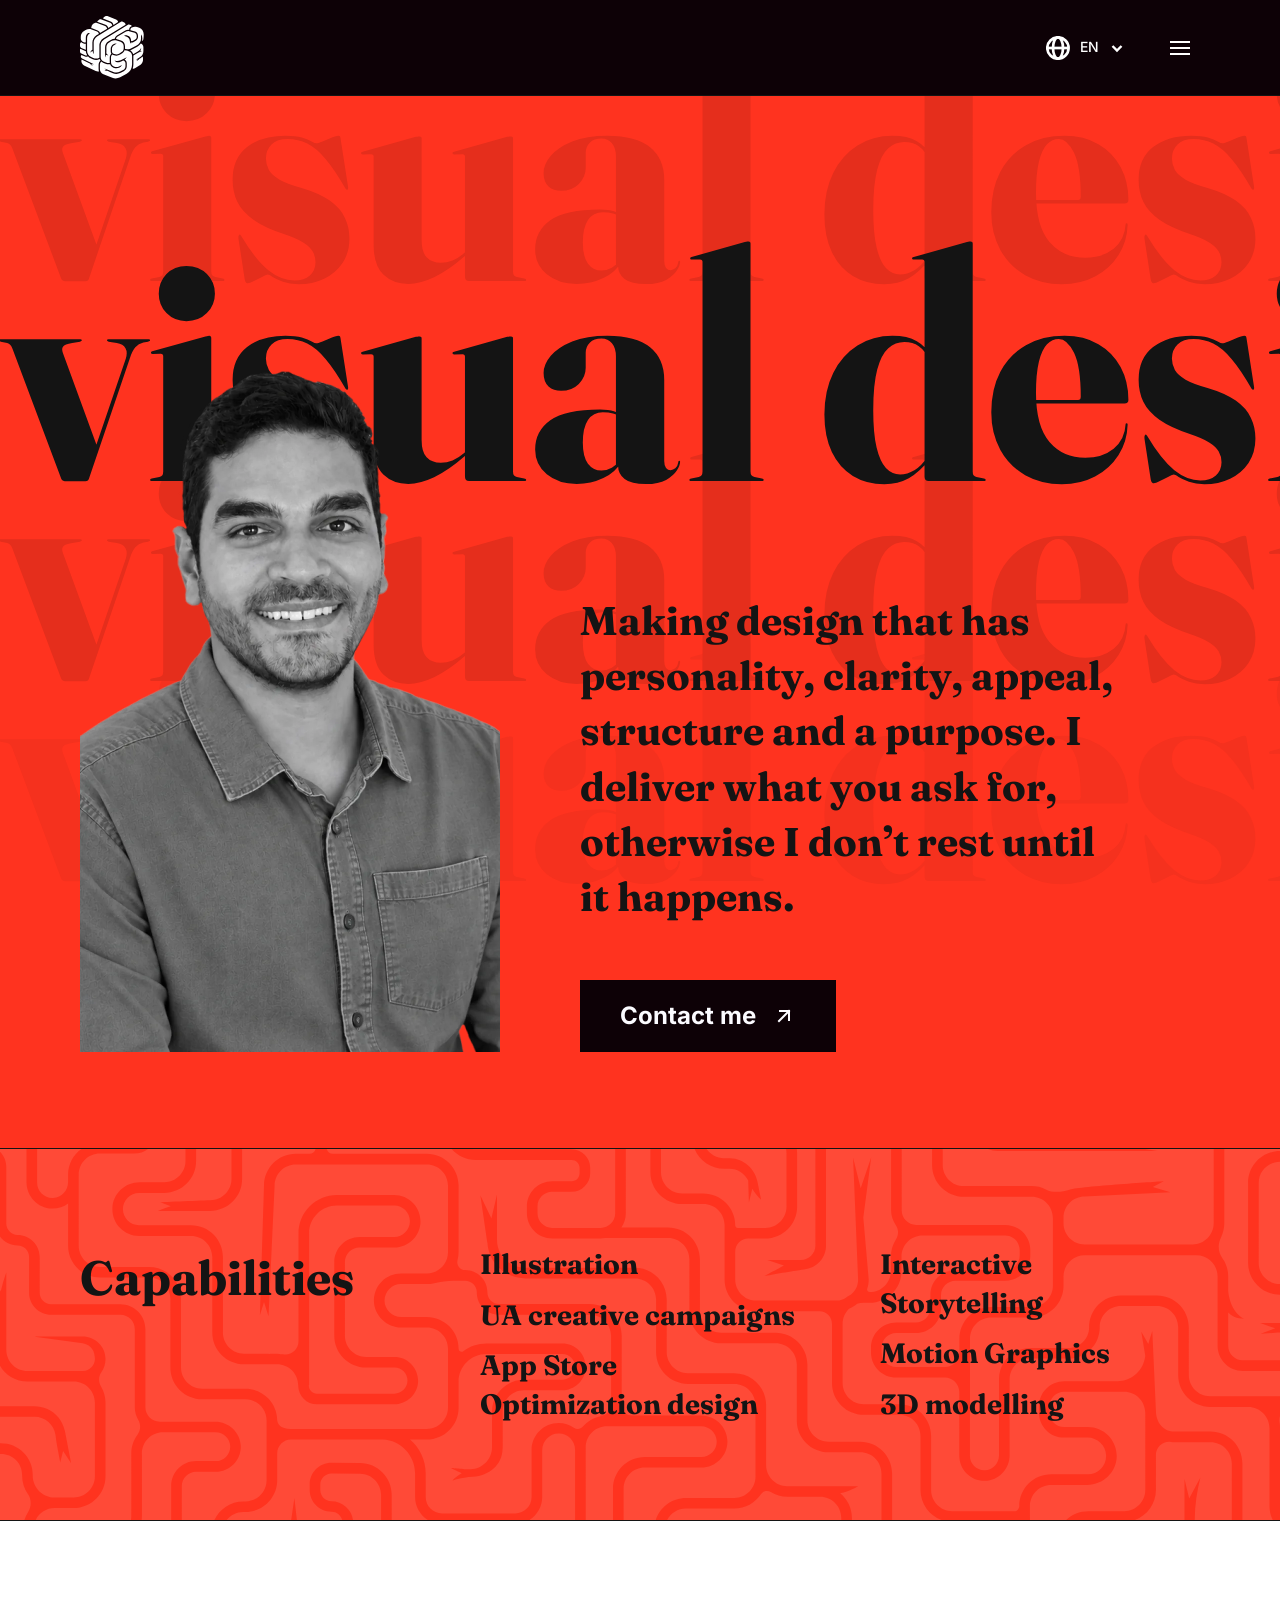
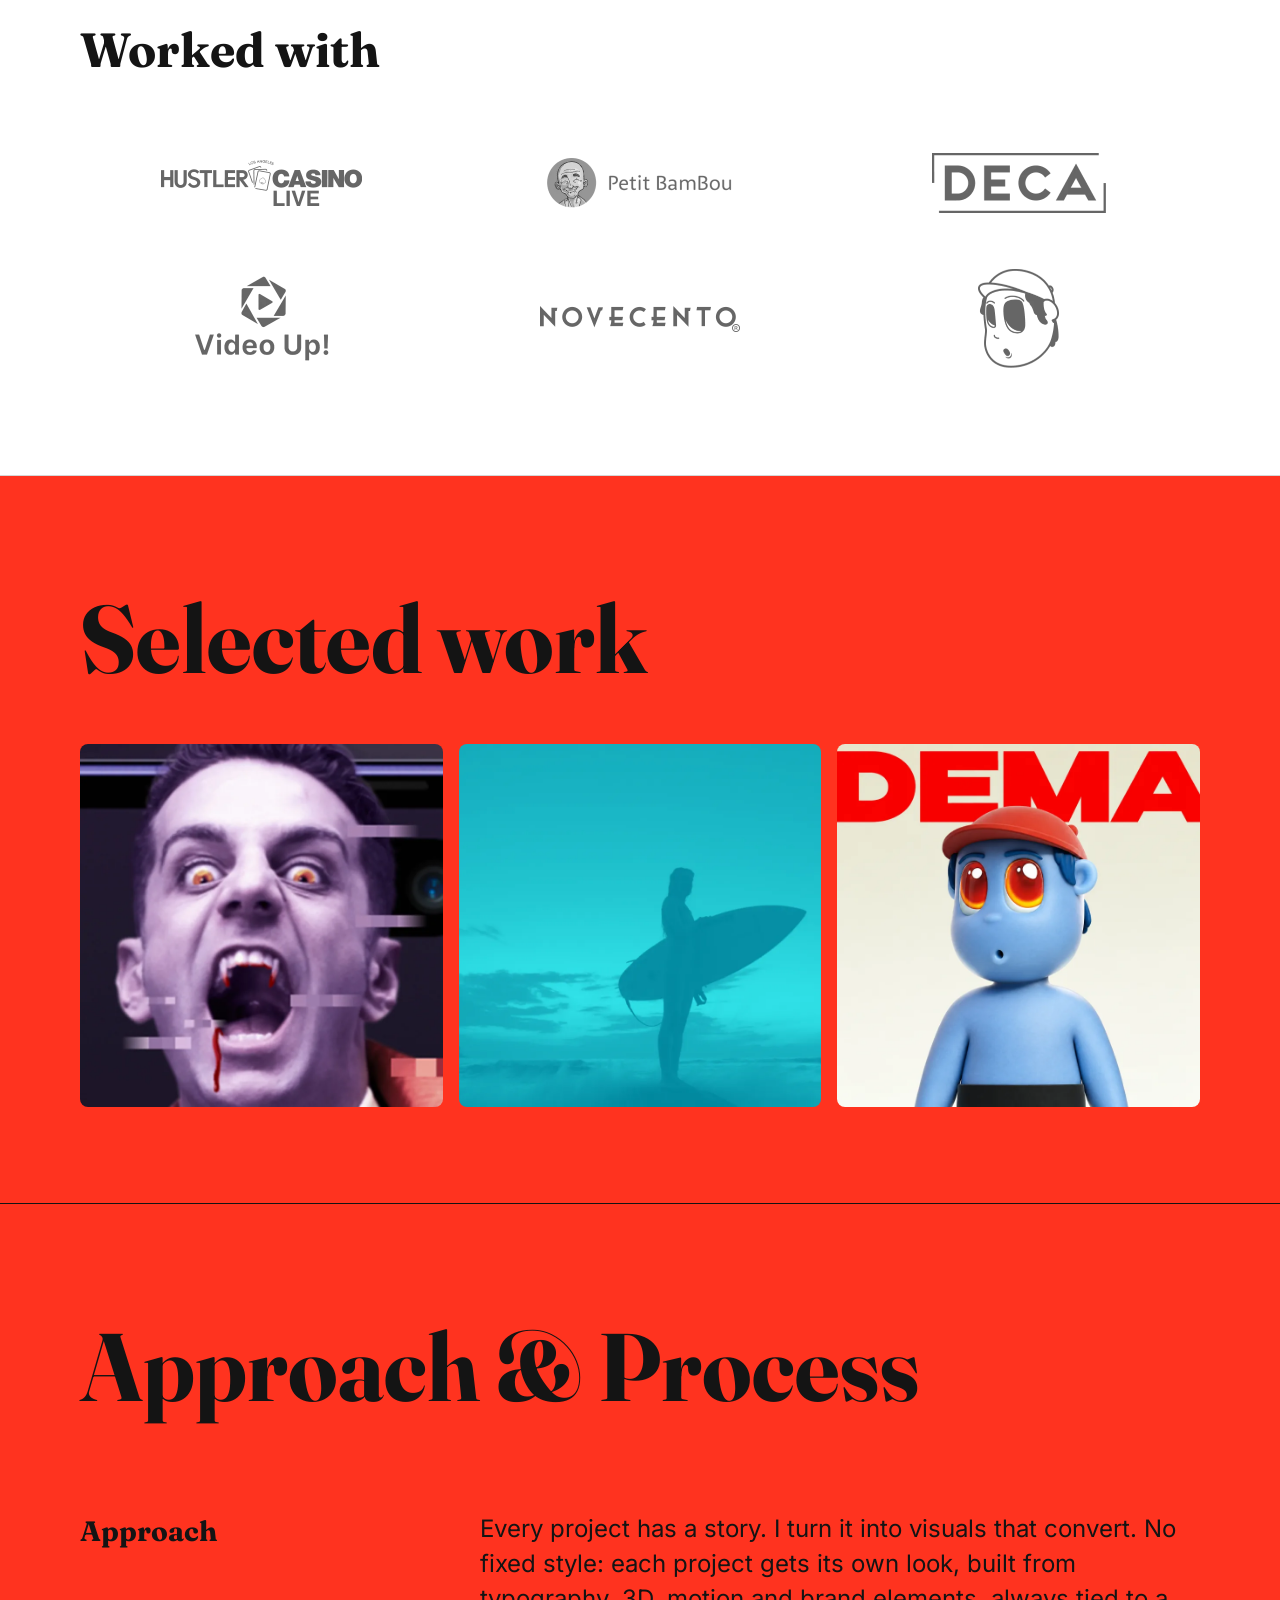
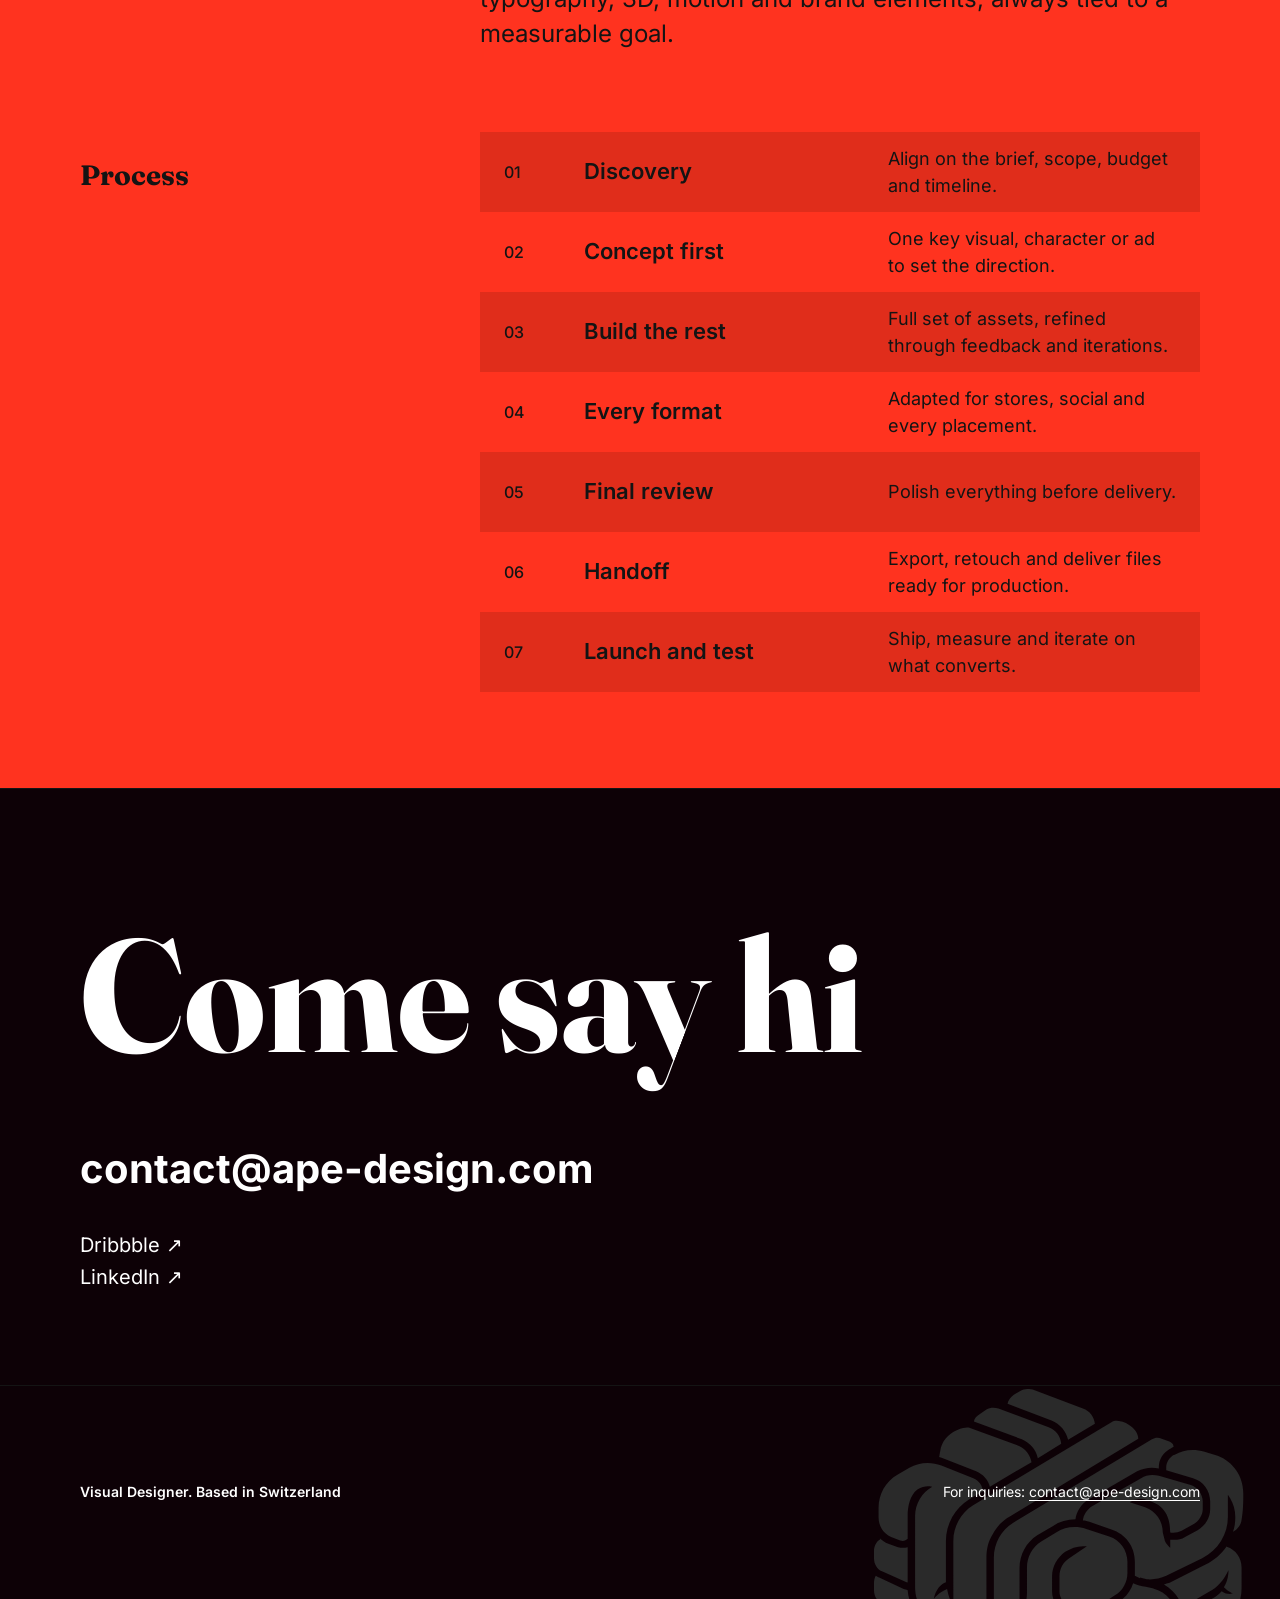
==== index.html @ 113eacc1 "Build ape-design.com from the Figma file Static site (no build step) implementing the About page, th" ====
<!doctype html>
<html lang="en">
<head>
  <meta charset="utf-8">
  <meta name="viewport" content="width=device-width, initial-scale=1">
  <title>Alejandro Peña Campos · Visual Designer</title>
  <meta name="description" content="Visual designer in Switzerland. ASO and UA creative, illustration, motion graphics and 3D for consumer apps and brands.">
  <link rel="canonical" href="https://ape-design.com/">
  <meta name="theme-color" content="#0d0106">

  <!-- Sharing preview (WhatsApp, LinkedIn, X) -->
  <meta property="og:title" content="Alejandro Peña Campos · Visual Designer">
  <meta property="og:description" content="Visual designer in Switzerland. ASO and UA creative, illustration, motion graphics and 3D for consumer apps and brands.">
  <meta property="og:image" content="https://ape-design.com/assets/img/og-image.jpg">
  <meta property="og:url" content="https://ape-design.com/">
  <meta property="og:type" content="website">
  <meta name="twitter:card" content="summary_large_image">

  <link rel="icon" href="assets/img/favicon.svg" type="image/svg+xml">
  <link rel="preload" href="assets/fonts/fraunces-bold.woff2" as="font" type="font/woff2" crossorigin>
  <link rel="preload" href="assets/fonts/inter-variable.woff2" as="font" type="font/woff2" crossorigin>
  <link rel="preload" href="assets/img/portrait.webp" as="image" fetchpriority="high">
  <link rel="stylesheet" href="assets/css/main.css">

  <script>document.documentElement.classList.add("js");</script>
  <script defer src="assets/js/ui.js"></script>
  <script defer src="assets/js/motion.js"></script>
  <script defer src="assets/js/main.js"></script>
</head>
<body class="page-about">
  <a class="skip-link" href="#main">Skip to content</a>

  <!-- SITE HEADER: keep identical on every page -->
  <header class="site-header">
    <a class="site-logo" href="index.html">
      <img src="assets/img/logo-ape-white.svg" width="65" height="63" alt="ape-design, home">
    </a>
    <div class="header-actions">
      <div class="lang">
          <button class="lang-toggle" type="button" aria-expanded="false" aria-controls="lang-menu-header" data-lang-toggle>
            <svg class="icon icon-globe" viewBox="0 0 24 24" aria-hidden="true"><path d="M12 22.6C17.8 22.6 22.6 17.8 22.6 12C22.6 6.1 17.8 1.3 12 1.3C6.1 1.3 1.3 6.1 1.3 12C1.3 17.8 6.1 22.6 12 22.6Z"/><path d="M1.5 12H22.5"/><path d="M12 22.6C14.7 22.6 17 17.8 17 12C17 6.1 14.7 1.3 12 1.3C9.2 1.3 7 6.1 7 12C7 17.8 9.2 22.6 12 22.6Z"/></svg>
            <span class="text-language"><span class="visually-hidden">Language: </span>EN</span>
            <svg class="icon icon-sm" viewBox="0 0 14 14" aria-hidden="true"><path d="M2.5 5L7 9.5L11.5 5"/></svg>
          </button>
          <ul class="lang-menu text-language" id="lang-menu-header" role="list" hidden>
            <li><button class="lang-option" type="button" disabled>DE<span class="visually-hidden"> (coming soon)</span></button></li>
            <li><button class="lang-option" type="button" aria-current="true">EN<span class="visually-hidden"> (current)</span></button></li>
            <li><button class="lang-option" type="button" disabled>ES<span class="visually-hidden"> (coming soon)</span></button></li>
          </ul>
        </div>
      <button class="icon-button" type="button" aria-haspopup="dialog" aria-expanded="false" aria-controls="site-menu" data-menu-open>
        <svg class="icon" viewBox="0 0 24 24" aria-hidden="true"><path d="M3 6H21M3 12H21M3 18H21"/></svg>
        <span class="visually-hidden">Open menu</span>
      </button>
    </div>
  </header>

  <!-- MENU OVERLAY: opened by the menu button, keep identical on every page -->
  <dialog class="site-menu" id="site-menu" aria-label="Menu">
    <div class="site-menu-inner">
      <a class="site-logo" href="index.html">
        <img src="assets/img/logo-ape-white.svg" width="65" height="63" alt="ape-design, home">
      </a>
      <ul class="menu-info text-caption" role="list">
        <li class="menu-info-item">
          <svg class="icon icon-lg" viewBox="0 0 32 32" aria-hidden="true"><path d="M16 2V30M3.8 9L28.1 23M3.8 23L28.1 9"/></svg>
          <p>Working globally<br>CET, local time</p>
        </li>
        <li class="menu-info-item">
          <svg class="icon icon-lg" viewBox="0 0 32 32" aria-hidden="true"><path d="M30.2 6.7H1.7V25.2H30.2V6.7Z"/><path d="M1.7 6.7L16 17.5L30.2 6.7"/></svg>
          <p>For inquiries<br><a href="mailto:contact@ape-design.com">contact@ape-design.com</a></p>
        </li>
      </ul>
      <div class="header-actions">
        <div class="lang">
          <button class="lang-toggle" type="button" aria-expanded="false" aria-controls="lang-menu-overlay" data-lang-toggle>
            <svg class="icon icon-globe" viewBox="0 0 24 24" aria-hidden="true"><path d="M12 22.6C17.8 22.6 22.6 17.8 22.6 12C22.6 6.1 17.8 1.3 12 1.3C6.1 1.3 1.3 6.1 1.3 12C1.3 17.8 6.1 22.6 12 22.6Z"/><path d="M1.5 12H22.5"/><path d="M12 22.6C14.7 22.6 17 17.8 17 12C17 6.1 14.7 1.3 12 1.3C9.2 1.3 7 6.1 7 12C7 17.8 9.2 22.6 12 22.6Z"/></svg>
            <span class="text-language"><span class="visually-hidden">Language: </span>EN</span>
            <svg class="icon icon-sm" viewBox="0 0 14 14" aria-hidden="true"><path d="M2.5 5L7 9.5L11.5 5"/></svg>
          </button>
          <ul class="lang-menu text-language" id="lang-menu-overlay" role="list" hidden>
            <li><button class="lang-option" type="button" disabled>DE<span class="visually-hidden"> (coming soon)</span></button></li>
            <li><button class="lang-option" type="button" aria-current="true">EN<span class="visually-hidden"> (current)</span></button></li>
            <li><button class="lang-option" type="button" disabled>ES<span class="visually-hidden"> (coming soon)</span></button></li>
          </ul>
        </div>
        <button class="icon-button" type="button" data-menu-close>
          <svg class="icon" viewBox="0 0 24 24" aria-hidden="true"><path d="M6 6L18 18M18 6L6 18"/></svg>
          <span class="visually-hidden">Close menu</span>
        </button>
      </div>
      <nav class="site-menu-nav" aria-label="Main">
        <ul class="text-heading-s" role="list">
          <li><a href="index.html#work">Work</a></li>
          <li><a href="index.html">About</a></li>
          <li><span class="menu-soon">Playground<span class="visually-hidden"> (coming soon)</span></span></li>
          <li><a href="index.html#contact">Contact</a></li>
        </ul>
      </nav>
    </div>
  </dialog>

  <main id="main">
    <!-- HERO -->
    <section class="section hero" aria-labelledby="hero-title">
      <div class="hero-marquees" aria-hidden="true">
        <div class="marquee marquee--4">
          <div class="marquee-track">
            <span>visual designer</span>
            <span>visual designer</span>
            <span>visual designer</span>
            <span>visual designer</span>
          </div>
        </div>
        <div class="marquee marquee--3">
          <div class="marquee-track">
            <span>visual designer</span>
            <span>visual designer</span>
            <span>visual designer</span>
            <span>visual designer</span>
          </div>
        </div>
        <div class="marquee marquee--1">
          <div class="marquee-track">
            <span>visual designer</span>
            <span>visual designer</span>
            <span>visual designer</span>
            <span>visual designer</span>
          </div>
        </div>
        <div class="marquee marquee--2">
          <div class="marquee-track">
            <span>visual designer</span>
            <span>visual designer</span>
            <span>visual designer</span>
            <span>visual designer</span>
          </div>
        </div>
      </div>
      <div class="hero-intro">
        <div class="hero-portrait">
          <img src="assets/img/portrait.webp" width="840" height="1472" alt="Portrait of Alejandro Peña Campos, smiling, in a denim shirt" fetchpriority="high">
        </div>
        <div class="hero-copy">
          <h1 id="hero-title" class="visually-hidden">Alejandro Peña Campos, visual designer</h1>
          <p class="text-statement hero-statement"><span>Making design that has personality,</span> <span>clarity, appeal, structure and a purpose.</span> <span>I deliver what you ask for, otherwise I</span> <span>don’t rest until it happens.</span></p>
          <a class="button" href="#contact">
            <span class="text-button">Contact me</span>
            <svg class="icon" viewBox="0 0 24 24" aria-hidden="true"><path d="M7 17L17 7M17 16V7H8"/></svg>
          </a>
        </div>
      </div>
    </section>

    <!-- CAPABILITIES -->
    <section class="section capabilities" aria-labelledby="capabilities-title">
      <img class="capabilities-pattern" src="assets/img/brain-pattern.svg" width="1440" height="480" alt="">
      <div class="capabilities-content" data-reveal-group>
        <h2 id="capabilities-title" class="text-heading-s" data-reveal>Capabilities</h2>
        <ul class="capabilities-list text-label" role="list" data-reveal>
          <li>Illustration</li>
          <li>UA creative campaigns</li>
          <li>App Store Optimization design</li>
        </ul>
        <ul class="capabilities-list text-label" role="list" data-reveal>
          <li>Interactive Storytelling</li>
          <li>Motion Graphics</li>
          <li>3D modelling</li>
        </ul>
      </div>
    </section>

    <!-- CLIENTS -->
    <section class="section stack clients" aria-labelledby="clients-title">
      <h2 id="clients-title" class="text-heading-s" data-reveal>Worked with</h2>
      <ul class="logo-grid" role="list" data-reveal-group>
        <li class="logo-tile" data-reveal><img src="assets/img/logo-hustler-casino-live.webp" width="201" height="46" alt="Hustler Casino Live" loading="lazy"></li>
        <li class="logo-tile" data-reveal><img src="assets/img/logo-petit-bambou.webp" width="200" height="57" alt="Petit BamBou" loading="lazy"></li>
        <li class="logo-tile" data-reveal><img src="assets/img/logo-deca-games.webp" width="174" height="60" alt="DECA Games" loading="lazy"></li>
        <li class="logo-tile" data-reveal><img src="assets/img/logo-video-up.webp" width="155" height="97" alt="Video Up!" loading="lazy"></li>
        <li class="logo-tile" data-reveal><img src="assets/img/logo-novecento.webp" width="200" height="26" alt="Novecento" loading="lazy"></li>
        <li class="logo-tile" data-reveal><img src="assets/img/logo-demajo.webp" width="81" height="98" alt="DeMajo" loading="lazy"></li>
      </ul>
    </section>

    <!-- SELECTED WORK -->
    <section id="work" class="section stack work" aria-labelledby="work-title">
      <h2 id="work-title" class="text-heading-l" data-reveal>Selected work</h2>
      <ul class="gallery" role="list" data-reveal-group>
        <li data-reveal>
          <a class="gallery-tile" href="video-up.html">
            <img src="assets/img/tile-video-up.webp" width="832" height="832" alt="Halloween campaign key visual for Video Up!: a vampire mid scream with glitch effects" loading="lazy">
            <span class="gallery-tile-overlay"><span class="text-body-medium">Video Up!</span></span>
          </a>
        </li>
        <li data-reveal>
          <a class="gallery-tile" href="petit-bambou.html">
            <img src="assets/img/tile-petit-bambou.webp" width="832" height="832" alt="Petit BamBou campaign visual: a surfer silhouette at dusk in turquoise tones" loading="lazy">
            <span class="gallery-tile-overlay"><span class="text-body-medium">Petit BamBou</span></span>
          </a>
        </li>
        <li data-reveal>
          <a class="gallery-tile" href="demajo.html">
            <img src="assets/img/tile-demajo.webp" width="832" height="832" alt="DeMajo mascot rendered in 3D: a blue character in a red cap under the DEMAJO logotype" loading="lazy">
            <span class="gallery-tile-overlay"><span class="text-body-medium">DeMajo</span></span>
          </a>
        </li>
      </ul>
    </section>

    <!-- APPROACH & PROCESS -->
    <section class="section stack approach" aria-labelledby="approach-title">
      <h2 id="approach-title" class="text-heading-l" data-reveal>Approach &amp; Process</h2>
      <div class="split" data-reveal>
        <h3 class="text-label">Approach</h3>
        <p class="text-lead">Every project has a story. I turn it into visuals that convert. No fixed style: each project gets its own look, built from typography, 3D, motion and brand elements, always tied to a measurable goal.</p>
      </div>
      <div class="split">
        <h3 class="text-label process-label" data-reveal>Process</h3>
        <ol class="process" role="list" data-reveal-group>
            <li class="process-step" data-reveal>
              <span class="process-step-number text-meta">01</span>
              <span class="process-step-title text-subtitle">Discovery</span>
              <span class="process-step-text text-body">Align on the brief, scope, budget and timeline.</span>
            </li>
            <li class="process-step" data-reveal>
              <span class="process-step-number text-meta">02</span>
              <span class="process-step-title text-subtitle">Concept first</span>
              <span class="process-step-text text-body">One key visual, character or ad to set the direction.</span>
            </li>
            <li class="process-step" data-reveal>
              <span class="process-step-number text-meta">03</span>
              <span class="process-step-title text-subtitle">Build the rest</span>
              <span class="process-step-text text-body">Full set of assets, refined through feedback and iterations.</span>
            </li>
            <li class="process-step" data-reveal>
              <span class="process-step-number text-meta">04</span>
              <span class="process-step-title text-subtitle">Every format</span>
              <span class="process-step-text text-body">Adapted for stores, social and every placement.</span>
            </li>
            <li class="process-step" data-reveal>
              <span class="process-step-number text-meta">05</span>
              <span class="process-step-title text-subtitle">Final review</span>
              <span class="process-step-text text-body">Polish everything before delivery.</span>
            </li>
            <li class="process-step" data-reveal>
              <span class="process-step-number text-meta">06</span>
              <span class="process-step-title text-subtitle">Handoff</span>
              <span class="process-step-text text-body">Export, retouch and deliver files ready for production.</span>
            </li>
            <li class="process-step" data-reveal>
              <span class="process-step-number text-meta">07</span>
              <span class="process-step-title text-subtitle">Launch and test</span>
              <span class="process-step-text text-body">Ship, measure and iterate on what converts.</span>
            </li>
        </ol>
      </div>
    </section>

    <!-- CONTACT SECTION -->
    <section id="contact" class="section stack contact" aria-labelledby="contact-title">
      <h2 id="contact-title" class="text-contact" data-reveal>Come say hi</h2>
      <a class="text-email contact-email" href="mailto:contact@ape-design.com" data-reveal>contact@ape-design.com</a>
      <ul class="contact-links text-link" role="list" data-reveal>
        <li><a href="https://dribbble.com/" target="_blank" rel="noopener">Dribbble ↗</a></li>
        <li><a href="https://www.linkedin.com/in/apenha/" target="_blank" rel="noopener">LinkedIn ↗</a></li>
      </ul>
    </section>
  </main>

  <!-- SITE FOOTER: keep identical on every page -->
  <footer class="site-footer">
    <img class="footer-brain" src="assets/img/brand-brain.svg" width="371" height="358" alt="">
    <div class="footer-bar">
      <p class="text-caption-strong">Visual Designer. Based in Switzerland</p>
      <p class="text-caption">For inquiries: <a href="mailto:contact@ape-design.com">contact@ape-design.com</a></p>
    </div>
  </footer>
</body>
</html>
---- assets/css/main.css ----
/* main.css: entry point. Edit the files below, not this one. */
@layer reset, tokens, base, layout, components, utilities, motion;

@import url("reset.css") layer(reset);
@import url("tokens.css") layer(tokens);
@import url("base.css") layer(base);
@import url("layout.css") layer(layout);
@import url("components.css") layer(components);
@import url("motion.css") layer(motion);
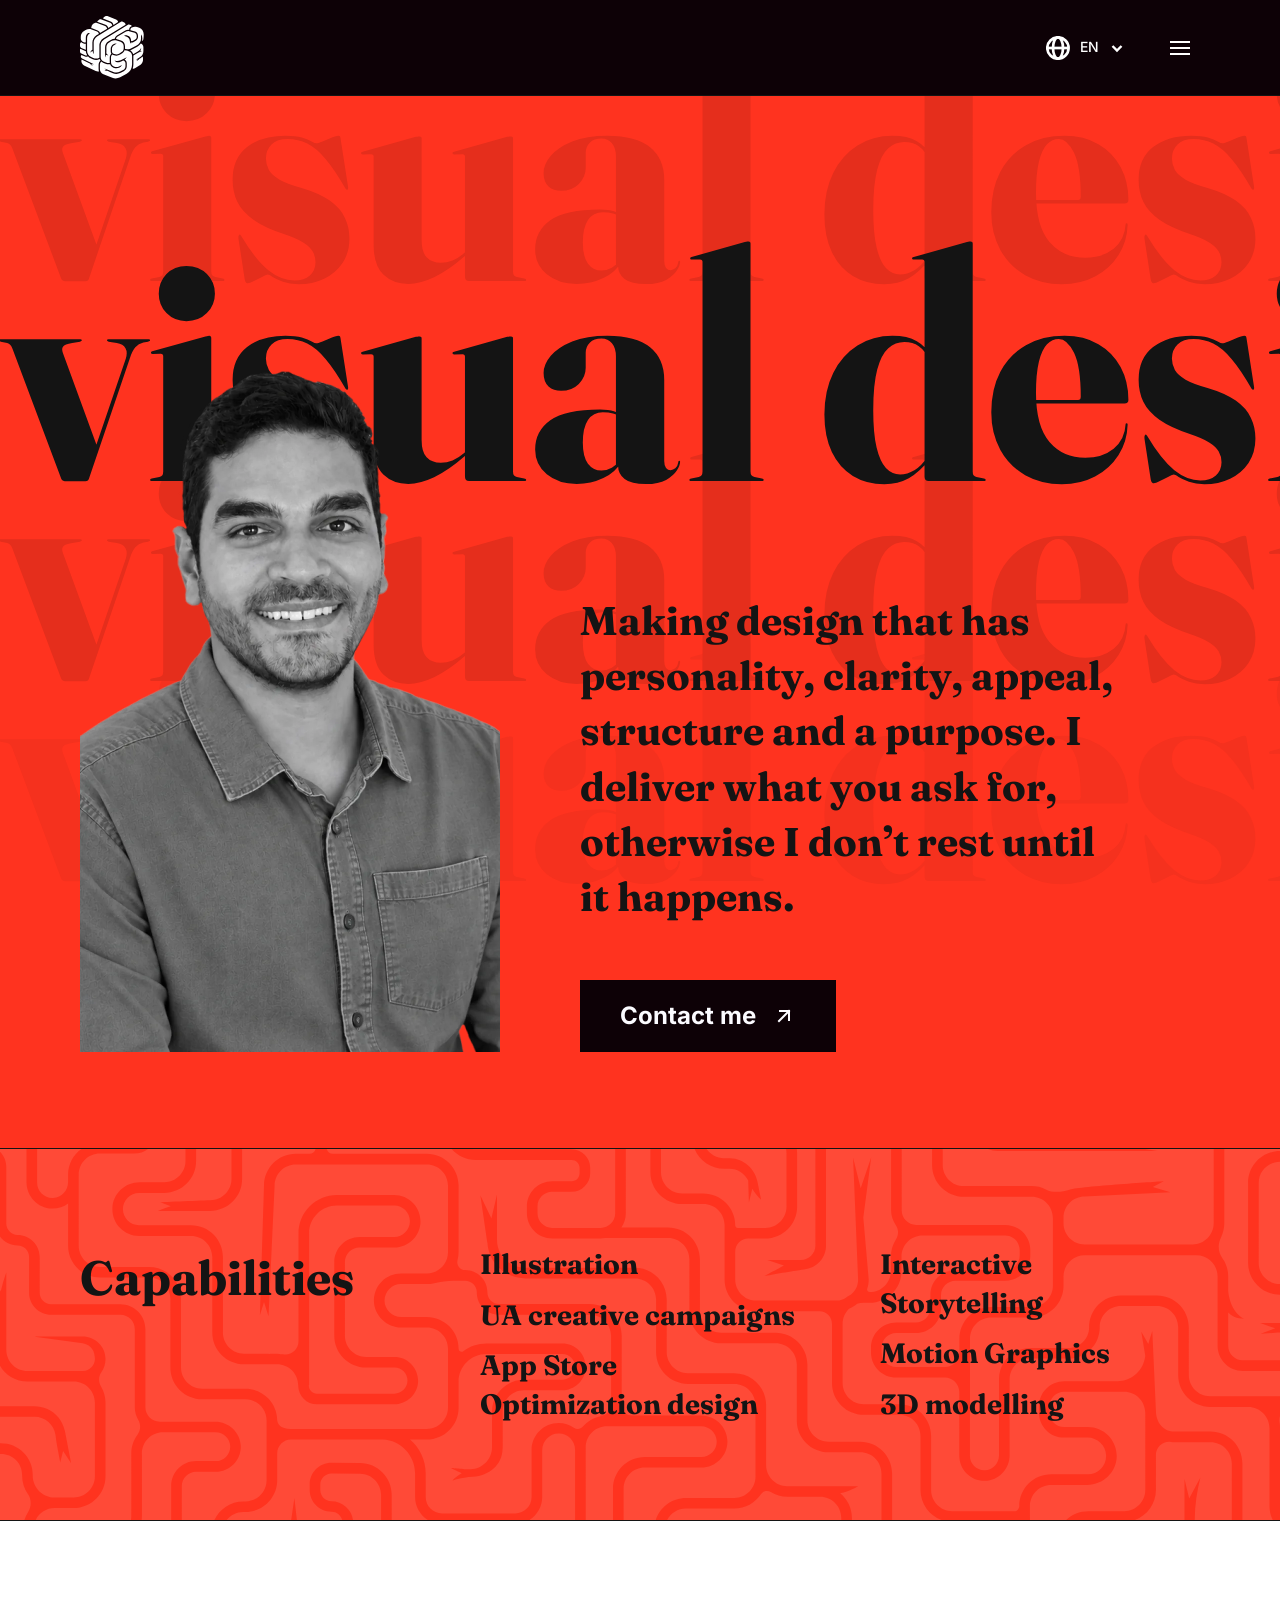
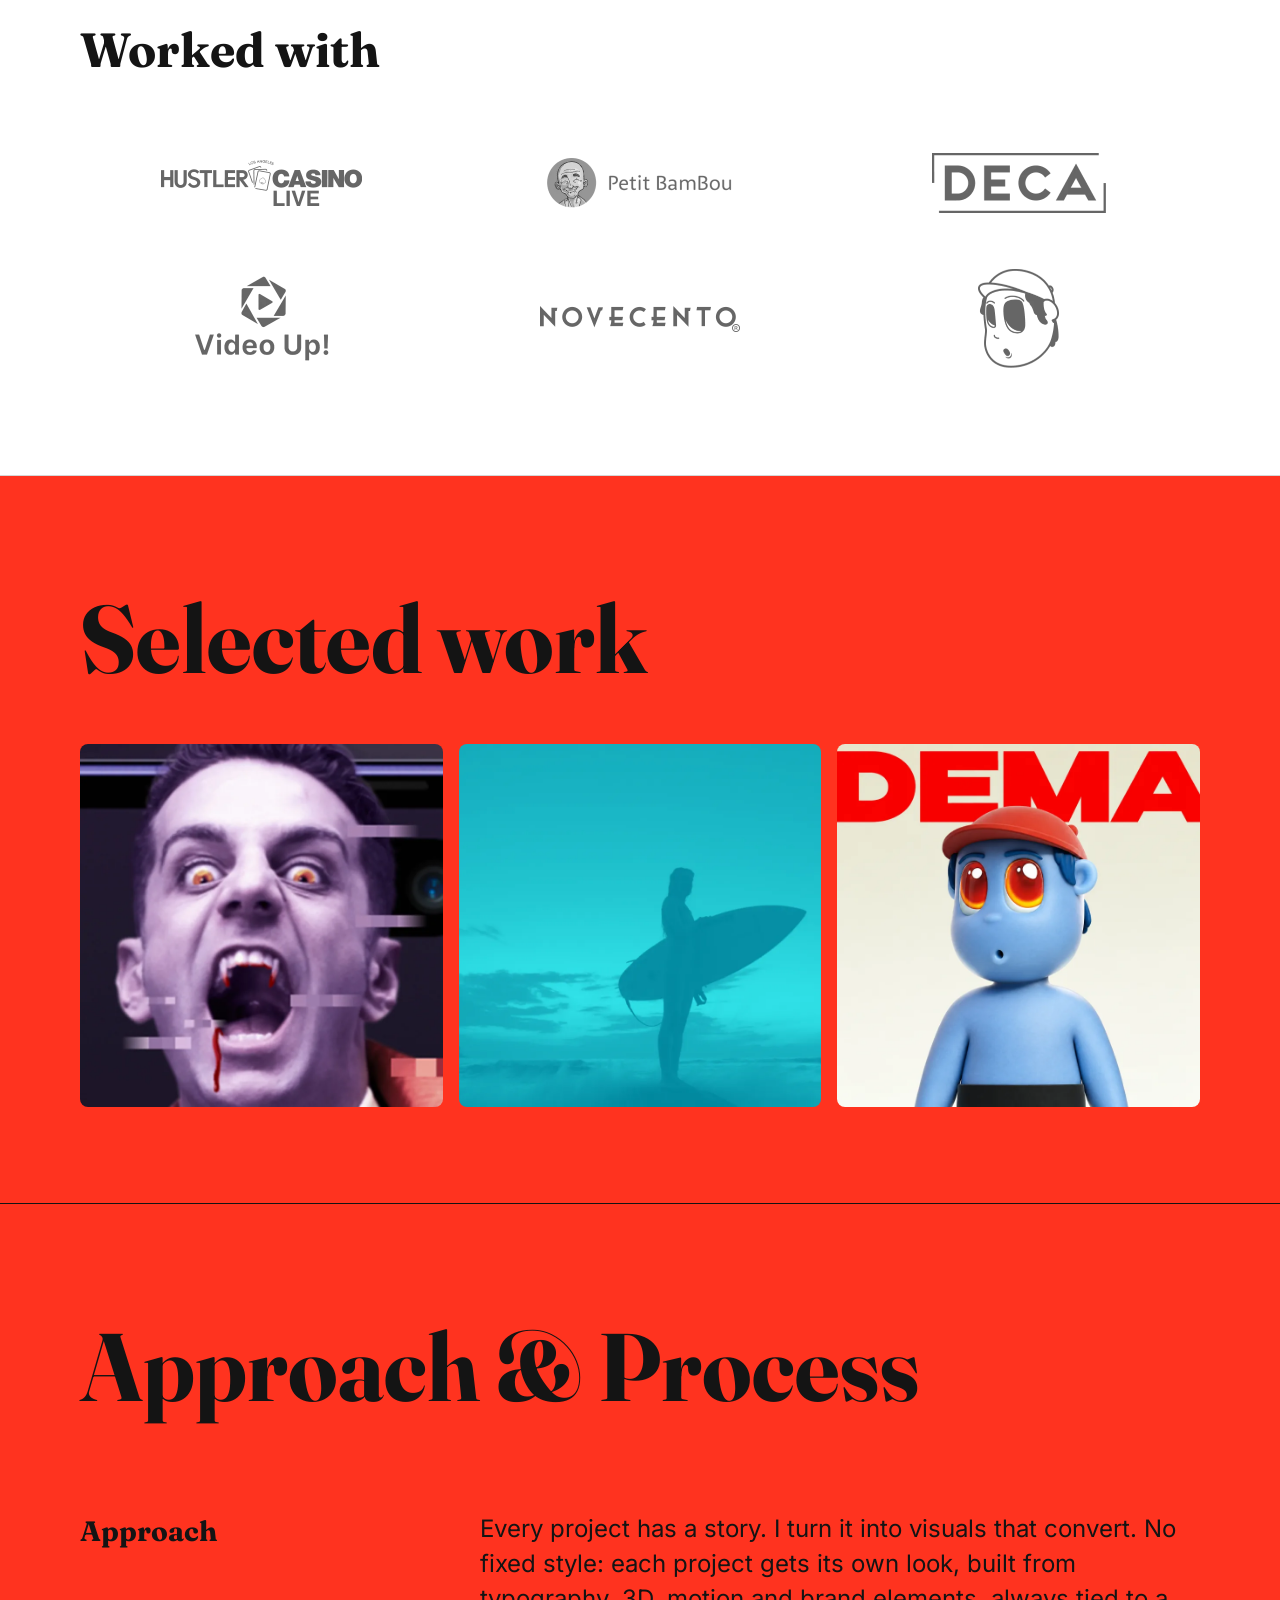
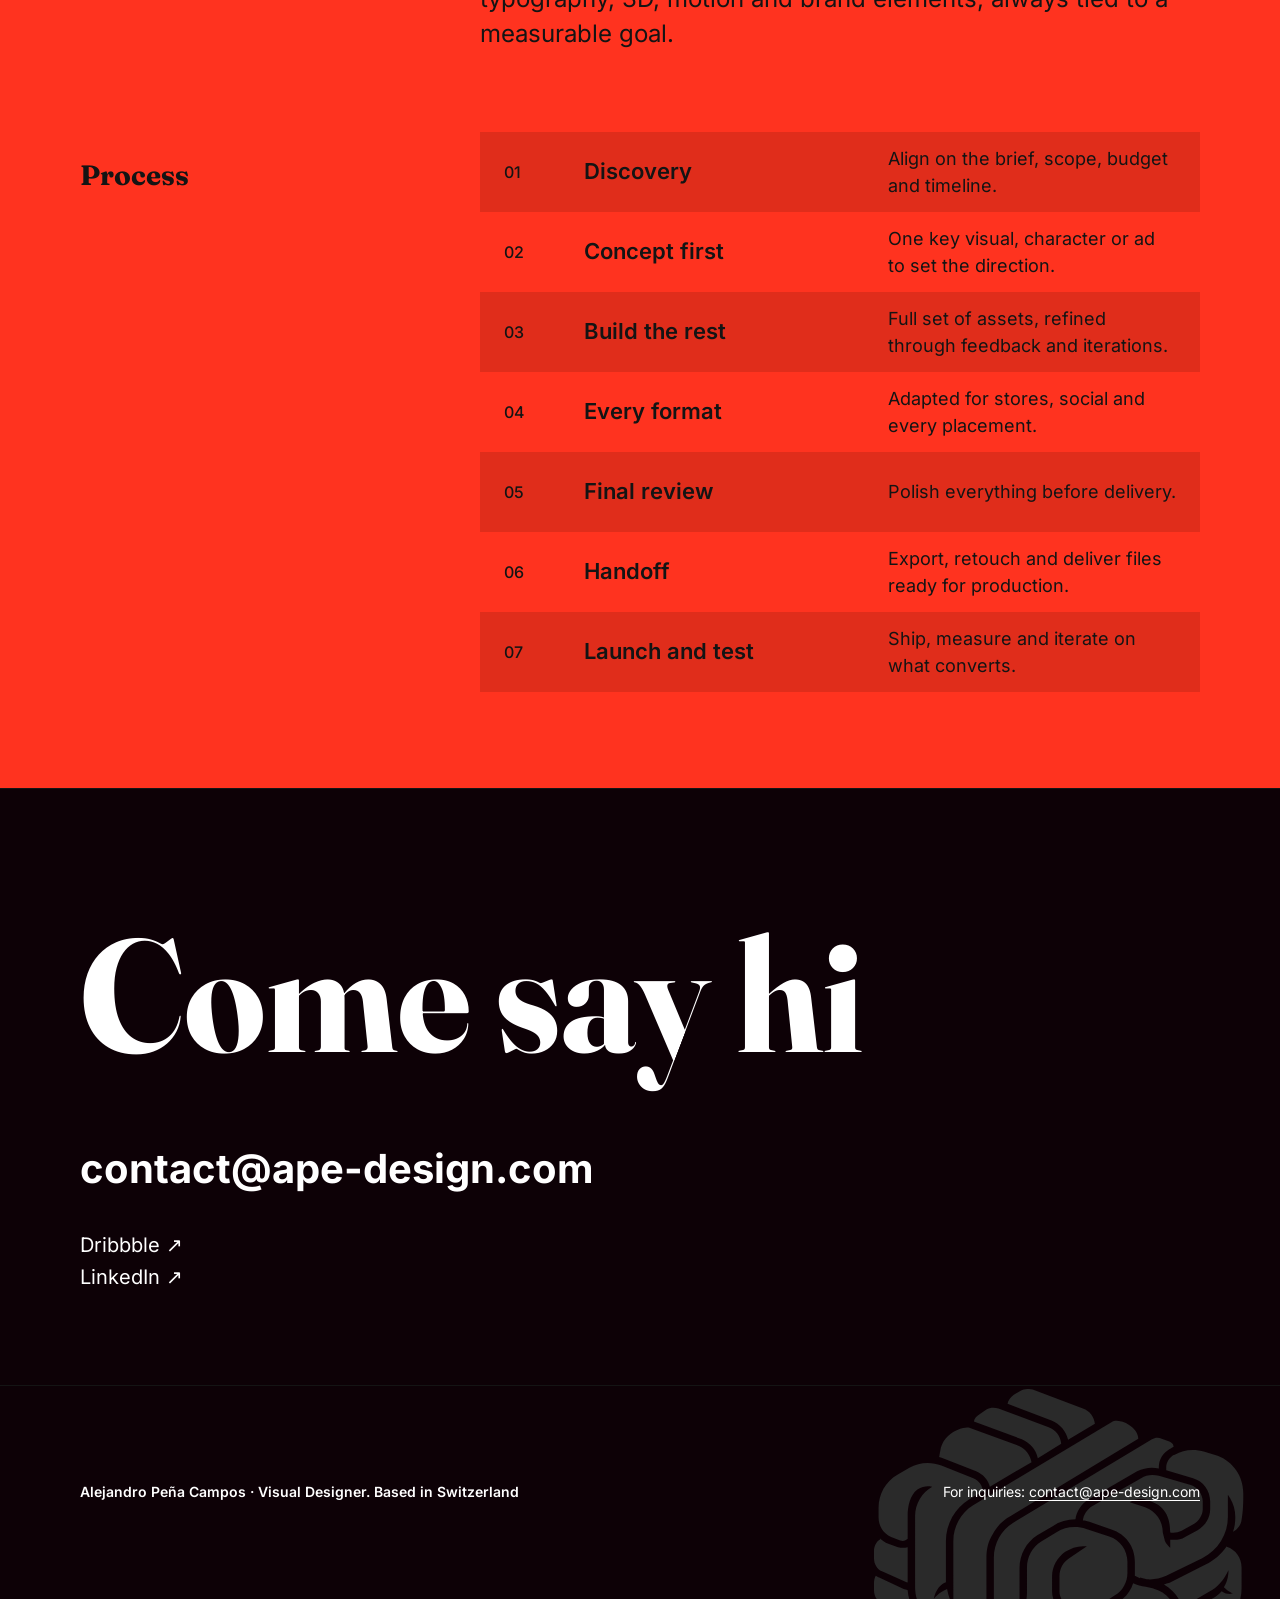
==== commit 9b2ac2c6: "Show the full name in the footer, add caching and security headers - Footer reads "Alejandro Peña Ca" ====
--- a/index.html
+++ b/index.html
@@ -3,23 +3,89 @@
 <head>
   <meta charset="utf-8">
   <meta name="viewport" content="width=device-width, initial-scale=1">
-  <title>Alejandro Peña Campos · Visual Designer</title>
-  <meta name="description" content="Visual designer in Switzerland. ASO and UA creative, illustration, motion graphics and 3D for consumer apps and brands.">
+  <title>Alejandro Peña Campos · Visual Designer in Switzerland</title>
+  <meta name="description" content="Visual designer based in Switzerland. ASO and UA creative, illustration, motion graphics and 3D for apps and brands such as Video Up!, Petit BamBou and DeMajo.">
   <link rel="canonical" href="https://ape-design.com/">
+  <meta name="author" content="Alejandro Peña Campos">
   <meta name="theme-color" content="#0d0106">
 
   <!-- Sharing preview (WhatsApp, LinkedIn, X) -->
-  <meta property="og:title" content="Alejandro Peña Campos · Visual Designer">
-  <meta property="og:description" content="Visual designer in Switzerland. ASO and UA creative, illustration, motion graphics and 3D for consumer apps and brands.">
+  <meta property="og:title" content="Alejandro Peña Campos · Visual Designer in Switzerland">
+  <meta property="og:description" content="Visual designer based in Switzerland. ASO and UA creative, illustration, motion graphics and 3D for apps and brands such as Video Up!, Petit BamBou and DeMajo.">
   <meta property="og:image" content="https://ape-design.com/assets/img/og-image.jpg">
+  <meta property="og:image:width" content="1200">
+  <meta property="og:image:height" content="630">
+  <meta property="og:image:alt" content="Alejandro Peña Campos, visual designer, in front of the words visual designer">
   <meta property="og:url" content="https://ape-design.com/">
   <meta property="og:type" content="website">
+  <meta property="og:site_name" content="ape-design">
+  <meta property="og:locale" content="en_US">
   <meta name="twitter:card" content="summary_large_image">
+
+  <!-- Structured data for search engines -->
+  <script type="application/ld+json">
+  {
+    "@context": "https://schema.org",
+    "@graph": [
+      {
+        "@type": "WebSite",
+        "@id": "https://ape-design.com/#website",
+        "url": "https://ape-design.com/",
+        "name": "ape-design",
+        "inLanguage": "en",
+        "publisher": {
+          "@id": "https://ape-design.com/#person"
+        }
+      },
+      {
+        "@type": "ProfilePage",
+        "@id": "https://ape-design.com/#profile",
+        "url": "https://ape-design.com/",
+        "name": "Alejandro Peña Campos · Visual Designer",
+        "mainEntity": {
+          "@id": "https://ape-design.com/#person"
+        }
+      },
+      {
+        "@type": "Person",
+        "@id": "https://ape-design.com/#person",
+        "name": "Alejandro Peña Campos",
+        "jobTitle": "Visual Designer",
+        "description": "Visual designer specialised in ASO and UA creative, illustration, motion graphics and 3D.",
+        "url": "https://ape-design.com/",
+        "image": "https://ape-design.com/assets/img/portrait.webp",
+        "email": "mailto:contact@ape-design.com",
+        "address": {
+          "@type": "PostalAddress",
+          "addressCountry": "CH"
+        },
+        "knowsAbout": [
+          "Illustration",
+          "UA creative campaigns",
+          "App Store Optimization design",
+          "Interactive storytelling",
+          "Motion graphics",
+          "3D modelling"
+        ],
+        "sameAs": [
+          "https://www.linkedin.com/in/apenha/"
+        ]
+      }
+    ]
+  }
+  </script>
 
   <link rel="icon" href="assets/img/favicon.svg" type="image/svg+xml">
   <link rel="preload" href="assets/fonts/fraunces-bold.woff2" as="font" type="font/woff2" crossorigin>
   <link rel="preload" href="assets/fonts/inter-variable.woff2" as="font" type="font/woff2" crossorigin>
   <link rel="preload" href="assets/img/portrait.webp" as="image" fetchpriority="high">
+  <!-- main.css imports the files below; preloading them saves a round trip -->
+  <link rel="preload" href="assets/css/reset.css" as="style">
+  <link rel="preload" href="assets/css/tokens.css" as="style">
+  <link rel="preload" href="assets/css/base.css" as="style">
+  <link rel="preload" href="assets/css/layout.css" as="style">
+  <link rel="preload" href="assets/css/components.css" as="style">
+  <link rel="preload" href="assets/css/motion.css" as="style">
   <link rel="stylesheet" href="assets/css/main.css">
 
   <script>document.documentElement.classList.add("js");</script>
@@ -272,7 +338,7 @@
   <footer class="site-footer">
     <img class="footer-brain" src="assets/img/brand-brain.svg" width="371" height="358" alt="">
     <div class="footer-bar">
-      <p class="text-caption-strong">Visual Designer. Based in Switzerland</p>
+      <p class="text-caption-strong">Alejandro Peña Campos · Visual Designer. Based in Switzerland</p>
       <p class="text-caption">For inquiries: <a href="mailto:contact@ape-design.com">contact@ape-design.com</a></p>
     </div>
   </footer>
--- a/assets/css/tokens.css
+++ b/assets/css/tokens.css
@@ -0,0 +1,161 @@
+/* tokens.css: every color, font, size and timing for the whole site.
+   Values mirror the Figma "Design system" variables. Figma has three modes
+   (Mobile 390, Tablet 768, Desktop 1440), so each size token is set three
+   times: mobile first here, then overridden at 48em (768px) and 80em (1280px).
+   Change a value here and it updates everywhere. */
+
+/* Fonts are self hosted in assets/fonts. To switch the display font to
+   The Henston, add its @font-face below and change --font-display. */
+@font-face {
+  font-family: "Fraunces";
+  src: url("../fonts/fraunces-bold.woff2") format("woff2");
+  font-weight: 700;
+  font-style: normal;
+  font-display: swap;
+}
+
+@font-face {
+  font-family: "Inter";
+  src: url("../fonts/inter-variable.woff2") format("woff2");
+  font-weight: 400 700;
+  font-style: normal;
+  font-display: swap;
+}
+
+:root {
+  /* Brand */
+  --brand-coffee-bean: #0d0106;
+  --brand-ghost-white: #fbfbff;
+  --brand-scarlet-fire: #ff331f;
+  --brand-scarlet-fire-deep: #e52e1c;
+  --brand-scarlet-fire-faint: #f5311e;
+  --brand-scarlet-fire-stripe: #e02d1b;
+  --brand-scarlet-fire-glow: #ff4a37;
+  --brand-vibrant-coral: #ff695c;
+
+  /* Neutrals */
+  --neutral-0: #ffffff;
+  --neutral-100: #e8e8e8;
+  --neutral-200: #d6d6d6;
+  --neutral-400: #808080;
+  --neutral-500: #737373;
+  --neutral-600: #5c5c5c;
+  --neutral-800: #2a2a2a;
+  --neutral-900: #141414;
+
+  /* Roles */
+  --color-accent: var(--brand-scarlet-fire);
+  --color-surface-inverse: var(--brand-coffee-bean);
+  --color-on-inverse: var(--brand-ghost-white);
+  --color-ink: var(--neutral-900);
+  --color-ink-muted: var(--neutral-600);
+  --color-line: var(--neutral-200);
+
+  /* Font families */
+  --font-display: "Fraunces", Georgia, "Times New Roman", serif;
+  --font-body: "Inter", system-ui, -apple-system, "Segoe UI", Roboto, sans-serif;
+
+  /* Type sizes (Mobile) */
+  --type-caption: 13px;
+  --type-meta: 14px;
+  --type-body: 16px;
+  --type-link: 16px;
+  --type-lead: 18px;
+  --type-subtitle: 18px;
+  --type-label: 20px;
+  --type-statement: 24px;
+  --type-heading-s: 32px;
+  --type-heading-l: 48px;
+  --type-contact: 56px;
+  --type-display: 144px;
+
+  /* Line heights from the Figma text styles */
+  --leading-display: 1.38;
+  --leading-lead: 1.45;
+  --leading-body: 1.5;
+  --leading-subtitle: 1.3;
+
+  /* Space (Mobile) */
+  --space-3xs: 4px;
+  --space-2xs: 8px;
+  --space-xs: 8px;
+  --space-s: 12px;
+  --space-m: 16px;
+  --space-l: 24px;
+  --space-xl: 32px;
+  --space-2xl: 40px;
+  --space-3xl: 56px;
+
+  /* Grid (Mobile) */
+  --grid-margin: 20px;
+  --grid-gutter: 12px;
+  --grid-content: 1280px;
+
+  /* Component sizes */
+  --header-height: 96px;
+  --label-column: 320px;
+  --radius-tile: 8px;
+
+  /* Motion */
+  --dur-fast: 180ms;
+  --dur-base: 400ms;
+  --dur-slow: 900ms;
+  --ease-out-expo: cubic-bezier(0.16, 1, 0.3, 1);
+  --ease-in-out: cubic-bezier(0.65, 0, 0.35, 1);
+  --marquee-loop: 40s;
+}
+
+/* Tablet mode (Figma frame 768) */
+@media (min-width: 48em) {
+  :root {
+    --type-caption: 14px;
+    --type-meta: 15px;
+    --type-body: 17px;
+    --type-link: 18px;
+    --type-lead: 21px;
+    --type-subtitle: 20px;
+    --type-label: 24px;
+    --type-statement: 32px;
+    --type-heading-s: 40px;
+    --type-heading-l: 72px;
+    --type-contact: 112px;
+    --type-display: 224px;
+
+    --space-xs: 12px;
+    --space-s: 16px;
+    --space-m: 20px;
+    --space-l: 32px;
+    --space-xl: 48px;
+    --space-2xl: 64px;
+    --space-3xl: 80px;
+
+    --grid-margin: 40px;
+    --grid-gutter: 16px;
+  }
+}
+
+/* Desktop mode (Figma frame 1440) */
+@media (min-width: 80em) {
+  :root {
+    --type-caption: 14px;
+    --type-meta: 16px;
+    --type-body: 18px;
+    --type-link: 20px;
+    --type-lead: 24px;
+    --type-subtitle: 22px;
+    --type-label: 28px;
+    --type-statement: 40px;
+    --type-heading-s: 48px;
+    --type-heading-l: 96px;
+    --type-contact: 160px;
+    --type-display: 320px;
+
+    --space-m: 24px;
+    --space-l: 40px;
+    --space-xl: 56px;
+    --space-2xl: 80px;
+    --space-3xl: 96px;
+
+    --grid-margin: 80px;
+  }
+}
--- a/assets/css/base.css
+++ b/assets/css/base.css
@@ -0,0 +1,137 @@
+/* base.css: element defaults and the Figma text styles.
+   Each .text-* class matches one Figma text style of the same name. */
+
+html {
+  scroll-behavior: smooth;
+  scroll-padding-top: var(--space-l);
+}
+
+body {
+  background: var(--color-surface-inverse);
+  color: var(--color-ink);
+  font-family: var(--font-body);
+  font-size: var(--type-body);
+  line-height: var(--leading-body);
+}
+
+:focus-visible {
+  outline: 2px solid currentColor;
+  outline-offset: 4px;
+}
+
+::selection {
+  background: var(--color-surface-inverse);
+  color: var(--color-on-inverse);
+}
+
+/* ── Display styles (font/display) ───────── */
+.text-signature,
+.text-contact,
+.text-heading-l,
+.text-heading-s,
+.text-statement,
+.text-label {
+  font-family: var(--font-display);
+  font-weight: 700;
+  line-height: var(--leading-display);
+  font-variation-settings: "SOFT" 0, "WONK" 1;
+}
+
+.text-signature { font-size: var(--type-display); }
+.text-contact   { font-size: var(--type-contact); }
+.text-heading-l { font-size: var(--type-heading-l); }
+.text-heading-s { font-size: var(--type-heading-s); }
+.text-statement { font-size: var(--type-statement); }
+.text-label     { font-size: var(--type-label); }
+
+/* ── Text styles (font/body) ─────────────── */
+.text-lead {
+  font-size: var(--type-lead);
+  line-height: var(--leading-lead);
+}
+
+.text-subtitle {
+  font-size: var(--type-subtitle);
+  font-weight: 600;
+  line-height: var(--leading-subtitle);
+}
+
+.text-body {
+  font-size: var(--type-body);
+  line-height: var(--leading-body);
+}
+
+.text-body-medium {
+  font-size: var(--type-body);
+  font-weight: 500;
+  line-height: 1;
+}
+
+.text-meta {
+  font-size: var(--type-meta);
+  font-weight: 500;
+  line-height: var(--leading-body);
+}
+
+.text-link {
+  font-size: var(--type-link);
+  line-height: 1.2;
+}
+
+.text-caption {
+  font-size: var(--type-caption);
+  line-height: var(--leading-lead);
+}
+
+.text-caption-strong {
+  font-size: var(--type-caption);
+  font-weight: 600;
+  line-height: 1.2;
+}
+
+/* ── UI styles (font/body) ───────────────── */
+.text-button {
+  font-size: var(--type-lead);
+  font-weight: 700;
+  line-height: 1;
+}
+
+.text-email {
+  font-size: var(--type-statement);
+  font-weight: 700;
+  line-height: 1.2;
+}
+
+.text-language {
+  font-size: var(--type-caption);
+  font-weight: 500;
+  line-height: 1.2;
+  letter-spacing: 0.04em;
+}
+
+/* ── Accessibility helpers ───────────────── */
+.visually-hidden {
+  position: absolute;
+  width: 1px;
+  height: 1px;
+  overflow: hidden;
+  clip-path: inset(50%);
+  white-space: nowrap;
+}
+
+.skip-link {
+  position: absolute;
+  left: var(--grid-margin);
+  top: -100%;
+  z-index: 200;
+  padding: var(--space-2xs) var(--space-m);
+  background: var(--color-on-inverse);
+  color: var(--color-ink);
+  font-weight: 600;
+}
+
+.skip-link:focus { top: var(--space-2xs); }
+
+@media (prefers-reduced-motion: reduce) {
+  html { scroll-behavior: auto; }
+}
--- a/assets/css/layout.css
+++ b/assets/css/layout.css
@@ -0,0 +1,42 @@
+/* layout.css: reusable layout building blocks.
+   .section  full bleed band with the grid margin on both sides. Content is
+             capped at --grid-content (1280px), so wide screens keep the
+             Figma proportions instead of stretching.
+   .stack    vertical rhythm, gap set with --stack-gap.
+   .split    label column + body. Stacked on mobile and tablet, side by side
+             on desktop (320px label, 80px gap), as in every Figma frame. */
+
+.section {
+  position: relative;
+  padding-block: var(--space-3xl);
+  padding-inline: max(var(--grid-margin), (100% - var(--grid-content)) / 2);
+}
+
+.stack {
+  display: flex;
+  flex-direction: column;
+  gap: var(--stack-gap, var(--space-l));
+}
+
+.split {
+  display: flex;
+  flex-direction: column;
+  gap: var(--split-gap, var(--space-m));
+}
+
+@media (min-width: 80em) {
+  .split {
+    flex-direction: row;
+    align-items: flex-start;
+    gap: var(--space-2xl);
+  }
+
+  .split > :first-child {
+    flex: 0 0 var(--label-column);
+  }
+
+  .split > :last-child {
+    flex: 1 1 0;
+    min-width: 0;
+  }
+}
--- a/assets/css/components.css
+++ b/assets/css/components.css
@@ -0,0 +1,693 @@
+/* components.css: one block per component, in page order.
+   Search for the banner name (for example "Site header") to jump to it. */
+
+/* ── Page surfaces ──────────────────────── */
+.page-about main { background: var(--color-accent); }
+.page-case main  { background: var(--neutral-0); }
+
+/* ── Icons ──────────────────────────────── */
+.icon {
+  flex: none;
+  width: 24px;
+  height: 24px;
+  fill: none;
+  stroke: currentColor;
+  stroke-width: 2;
+  stroke-linecap: square;
+}
+
+.icon-sm { width: 14px; height: 14px; stroke-width: 2.4; stroke-linecap: butt; }
+.icon-lg { width: 32px; height: 32px; stroke-width: 3.5; stroke-linecap: butt; }
+.icon-globe { stroke-width: 2.7; stroke-linecap: butt; }
+
+/* ── Site header ────────────────────────── */
+.site-header {
+  display: flex;
+  align-items: center;
+  justify-content: space-between;
+  height: var(--header-height);
+  padding-inline: max(var(--grid-margin), (100% - var(--grid-content)) / 2);
+  background: var(--color-surface-inverse);
+  border-bottom: 1px solid var(--neutral-900);
+  color: var(--neutral-0);
+}
+
+.site-logo {
+  display: block;
+  flex: none;
+}
+
+.site-logo img {
+  width: auto;
+  height: 62.5px;
+}
+
+.header-actions {
+  display: flex;
+  align-items: center;
+  gap: 32px;
+}
+
+.icon-button {
+  display: grid;
+  place-items: center;
+  width: 40px;
+  height: 40px;
+  color: inherit;
+  transition: opacity var(--dur-fast) ease;
+}
+
+.icon-button:hover { opacity: 0.7; }
+
+/* ── Language selector and menu ─────────── */
+.lang {
+  position: relative;
+}
+
+.lang-toggle {
+  display: flex;
+  align-items: center;
+  gap: 10px;
+  padding: 8px 4px;
+  color: inherit;
+}
+
+.lang-toggle .icon-sm {
+  transition: rotate var(--dur-fast) ease;
+}
+
+.lang-toggle[aria-expanded="true"] .icon-sm { rotate: 180deg; }
+
+.lang-menu {
+  position: absolute;
+  top: calc(100% + 8px);
+  right: 0;
+  z-index: 20;
+  min-width: 130px;
+  padding: 4px;
+  background: var(--neutral-900);
+  border: 1px solid var(--neutral-800);
+}
+
+.lang-menu[hidden] { display: none; }
+
+.lang-option {
+  display: flex;
+  align-items: center;
+  justify-content: space-between;
+  width: 100%;
+  padding: 12px 16px;
+  color: var(--neutral-400);
+  text-align: left;
+}
+
+.lang-option[aria-current="true"] {
+  background: var(--neutral-800);
+  color: var(--neutral-0);
+}
+
+.lang-option[aria-current="true"]::after {
+  content: "";
+  width: 6px;
+  height: 6px;
+  border-radius: 50%;
+  background: var(--color-accent);
+}
+
+.lang-option:disabled { cursor: not-allowed; }
+
+/* ── Menu overlay ───────────────────────── */
+.site-menu {
+  position: fixed;
+  inset: 0 0 auto;
+  width: 100%;
+  max-width: none;
+  max-height: 100dvh;
+  margin: 0;
+  padding: 0 max(var(--grid-margin), (100% - var(--grid-content)) / 2) 40px;
+  border: 0;
+  background: var(--neutral-900);
+  color: var(--neutral-0);
+  overflow-y: auto;
+}
+
+.site-menu::backdrop { background: transparent; }
+
+.site-menu-inner {
+  display: grid;
+  grid-template-columns: auto 1fr;
+  grid-template-rows: var(--header-height) auto 1fr;
+  grid-template-areas:
+    "logo actions"
+    "nav nav"
+    "info info";
+  align-items: center;
+  min-height: calc(100dvh - 40px);
+}
+
+.site-menu .site-logo   { grid-area: logo; }
+.site-menu .menu-info   { grid-area: info; }
+.site-menu .header-actions { grid-area: actions; justify-self: end; }
+.site-menu-nav          { grid-area: nav; }
+
+.site-menu-inner > .site-logo,
+.site-menu-inner > .header-actions {
+  height: var(--header-height);
+  display: flex;
+  align-items: center;
+}
+
+.menu-info {
+  display: flex;
+  flex-direction: column;
+  gap: 16px;
+  align-self: end;
+}
+
+.menu-info-item {
+  display: flex;
+  align-items: center;
+  gap: 12px;
+  white-space: nowrap;
+}
+
+.menu-info a { text-decoration: underline; text-underline-offset: 0.2em; }
+
+.site-menu-nav {
+  align-self: start;
+  padding-top: 72px;
+}
+
+.site-menu-nav ul {
+  display: flex;
+  flex-direction: column;
+  gap: 8px;
+  text-transform: uppercase;
+}
+
+.site-menu-nav a {
+  transition: color var(--dur-fast) ease;
+}
+
+.site-menu-nav a:hover,
+.site-menu-nav a[aria-current="page"] { color: var(--color-accent); }
+
+.menu-soon {
+  color: var(--neutral-600);
+  cursor: default;
+}
+
+@media (min-width: 48em) {
+  .site-menu-inner {
+    grid-template-columns: auto 1fr auto;
+    grid-template-rows: var(--header-height) auto;
+    grid-template-areas:
+      "logo info actions"
+      "nav nav nav";
+    min-height: 0;
+  }
+
+  .menu-info {
+    flex-direction: row;
+    gap: 48px;
+    align-self: center;
+    justify-self: center;
+  }
+
+  .site-menu-nav { padding-top: 48px; }
+
+  .site-menu-nav ul {
+    flex-direction: row;
+    flex-wrap: wrap;
+    align-items: baseline;
+    gap: 8px 56px;
+  }
+}
+
+/* ── Button ─────────────────────────────── */
+.button {
+  display: inline-flex;
+  align-items: center;
+  align-self: flex-start;
+  gap: var(--space-s);
+  padding: var(--space-m) var(--space-l);
+  background: var(--color-surface-inverse);
+  color: var(--color-on-inverse);
+  transition: background-color var(--dur-fast) ease;
+}
+
+.button .icon {
+  transition: translate var(--dur-base) var(--ease-out-expo);
+}
+
+.button:hover { background: var(--neutral-800); }
+.button:hover .icon { translate: 3px -3px; }
+.button:active { scale: 0.98; }
+
+/* ── Hero ───────────────────────────────── */
+.hero {
+  position: relative;
+  overflow: hidden;
+  padding-top: 100px;
+  padding-bottom: 96px;
+  border-bottom: 1px solid var(--neutral-900);
+}
+
+.hero-intro {
+  position: relative;
+  z-index: 1;
+  display: flex;
+  flex-direction: column;
+  gap: var(--space-2xl);
+}
+
+.hero-portrait {
+  width: 240px;
+  aspect-ratio: 420 / 736;
+}
+
+.hero-portrait img {
+  width: 100%;
+  height: 100%;
+  object-fit: cover;
+}
+
+.hero-copy {
+  container-type: inline-size;
+  display: flex;
+  flex-direction: column;
+  gap: var(--space-xl);
+  color: var(--neutral-900);
+}
+
+@container (min-width: 780px) {
+  .hero-statement > span { display: block; }
+}
+
+@media (min-width: 48em) {
+  .hero { padding-top: 156px; }
+  .hero-portrait { width: 320px; }
+}
+
+@media (min-width: 80em) {
+  .hero { padding-top: 220px; }
+
+  .hero-intro {
+    flex-direction: row;
+    align-items: flex-end;
+  }
+
+  .hero-portrait { flex: 0 0 420px; }
+  .hero-copy { flex: 1 1 0; min-width: 0; }
+}
+
+/* ── Hero marquees ──────────────────────── */
+/* Four rows of "visual designer" drift behind the intro. Row 02 (ink) runs
+   right to left, the three red rows run left to right. Each track holds four
+   copies, so moving it by 25% equals exactly one word and loops seamlessly. */
+.hero-marquees {
+  position: absolute;
+  inset: 0;
+  z-index: 0;
+  overflow: hidden;
+  pointer-events: none;
+  font-family: var(--font-display);
+  font-size: var(--type-display);
+  font-weight: 700;
+  line-height: var(--leading-display);
+  font-variation-settings: "SOFT" 0, "WONK" 1;
+}
+
+.marquee {
+  position: absolute;
+  left: 0;
+  top: calc(0.153em + var(--row-offset) * 0.625em);
+  white-space: nowrap;
+}
+
+.marquee-track {
+  display: flex;
+  width: max-content;
+}
+
+.marquee-track > span { padding-inline-end: var(--marquee-gap, 0.571em); }
+
+.marquee--1 { --row-offset: -1; color: var(--brand-scarlet-fire-deep); }
+.marquee--2 { --row-offset: 0;  color: var(--neutral-900); --marquee-gap: 0.469em; }
+.marquee--3 { --row-offset: 1;  color: var(--brand-scarlet-fire-deep); }
+.marquee--4 { --row-offset: 2;  color: var(--brand-scarlet-fire-faint); }
+
+/* Paint order matches Figma: 04 at the back, ink row 02 at the front. */
+.marquee--4 { z-index: 0; }
+.marquee--3 { z-index: 1; }
+.marquee--1 { z-index: 2; }
+.marquee--2 { z-index: 3; }
+
+/* ── Capabilities ───────────────────────── */
+.capabilities {
+  overflow: hidden;
+  border-bottom: 1px solid var(--neutral-900);
+}
+
+.capabilities-pattern {
+  position: absolute;
+  left: 0;
+  top: 50%;
+  width: 100%;
+  height: 480px;
+  object-fit: cover;
+  translate: 0 -50%;
+  pointer-events: none;
+}
+
+.capabilities-content {
+  position: relative;
+  display: grid;
+  gap: var(--space-l);
+  color: var(--neutral-900);
+}
+
+.capabilities-list {
+  display: flex;
+  flex-direction: column;
+  gap: 12px;
+}
+
+@media (min-width: 48em) {
+  .capabilities-content {
+    grid-template-columns: 1fr 1fr;
+    gap: var(--space-l) var(--grid-gutter);
+  }
+
+  .capabilities-content > h2 { grid-column: 1 / -1; }
+}
+
+@media (min-width: 80em) {
+  .capabilities-content {
+    grid-template-columns: var(--label-column) 1fr 1fr;
+    column-gap: var(--space-2xl);
+  }
+
+  .capabilities-content > h2 { grid-column: auto; }
+}
+
+/* ── Clients ────────────────────────────── */
+.clients {
+  background: var(--neutral-0);
+  border-bottom: 1px solid var(--color-line);
+  color: var(--neutral-900);
+}
+
+.logo-grid {
+  display: grid;
+  grid-template-columns: repeat(2, minmax(0, 1fr));
+  gap: var(--grid-gutter);
+}
+
+.logo-tile {
+  display: grid;
+  place-items: center;
+  height: 96px;
+}
+
+.logo-tile img {
+  max-width: none;
+  scale: 0.7;
+}
+
+@media (min-width: 48em) {
+  .logo-tile { height: 120px; }
+  .logo-tile img { scale: 1; }
+}
+
+@media (min-width: 80em) {
+  .logo-grid { grid-template-columns: repeat(3, minmax(0, 1fr)); }
+}
+
+/* ── Selected work ──────────────────────── */
+.work {
+  border-bottom: 1px solid var(--neutral-900);
+  color: var(--neutral-900);
+}
+
+.gallery {
+  display: grid;
+  gap: var(--grid-gutter);
+}
+
+@media (min-width: 48em) {
+  .gallery { grid-template-columns: repeat(3, 1fr); }
+}
+
+/* ── Gallery tile ───────────────────────── */
+.gallery-tile {
+  position: relative;
+  display: block;
+  aspect-ratio: 1;
+  overflow: hidden;
+  border-radius: var(--radius-tile);
+}
+
+.gallery-tile img {
+  width: 100%;
+  height: 100%;
+  object-fit: cover;
+}
+
+.gallery-tile-overlay {
+  position: absolute;
+  inset: 0;
+  display: grid;
+  place-items: center;
+  background: var(--neutral-900);
+  color: var(--neutral-0);
+  opacity: 0;
+  transition: opacity var(--dur-base) var(--ease-out-expo);
+}
+
+.gallery-tile:hover .gallery-tile-overlay,
+.gallery-tile:focus-visible .gallery-tile-overlay { opacity: 1; }
+
+/* ── Approach & Process ─────────────────── */
+.approach {
+  --stack-gap: var(--space-2xl);
+  border-bottom: 1px solid var(--neutral-900);
+  color: var(--neutral-900);
+}
+
+.approach .split { --split-gap: 16px; }
+
+.process-label { padding-top: 24px; }
+
+@media (min-width: 48em) {
+  .approach .split { --split-gap: 24px; }
+}
+
+/* ── Process step ───────────────────────── */
+.process-step {
+  display: flex;
+  flex-direction: column;
+  gap: 4px;
+  padding: 16px;
+}
+
+.process-step:nth-child(odd) { background: var(--brand-scarlet-fire-stripe); }
+
+@media (min-width: 48em) {
+  .process-step {
+    flex-direction: row;
+    align-items: center;
+    gap: 24px;
+    min-height: 80px;
+    padding: 12px 24px;
+  }
+
+  .process-step-number { flex: 0 0 56px; }
+  .process-step-title  { flex: 0 0 280px; }
+  .process-step-text   { flex: 1 1 0; min-width: 0; }
+}
+
+/* ── Contact section ────────────────────── */
+.contact {
+  --stack-gap: var(--space-l);
+  background: var(--color-surface-inverse);
+  border-bottom: 1px solid var(--neutral-900);
+  color: var(--neutral-0);
+}
+
+.contact-email {
+  align-self: flex-start;
+  overflow-wrap: anywhere;
+  transition: color var(--dur-fast) ease;
+}
+
+.contact-links {
+  display: flex;
+  flex-direction: column;
+  align-items: flex-start;
+  gap: 8px;
+}
+
+.contact-email:hover,
+.contact-links a:hover { color: var(--color-accent); }
+
+.contact-links a { transition: color var(--dur-fast) ease; }
+
+/* ── Site footer ────────────────────────── */
+.site-footer {
+  position: relative;
+  overflow: hidden;
+  padding-block: var(--space-3xl);
+  padding-inline: max(var(--grid-margin), (100% - var(--grid-content)) / 2);
+  background: var(--color-surface-inverse);
+  color: var(--neutral-0);
+}
+
+.footer-brain {
+  position: absolute;
+  top: 0;
+  right: -24px;
+  width: 223px;
+  height: auto;
+  pointer-events: none;
+}
+
+.footer-bar {
+  position: relative;
+  display: flex;
+  flex-direction: column;
+}
+
+.footer-bar a { text-decoration: underline; text-underline-offset: 0.2em; }
+
+@media (min-width: 48em) {
+  .footer-brain {
+    top: 3px;
+    right: 35px;
+    width: 371px;
+  }
+
+  .footer-bar {
+    flex-direction: row;
+    justify-content: space-between;
+    align-items: baseline;
+    gap: var(--space-m);
+  }
+}
+
+/* ── Case study: intro ──────────────────── */
+.case-intro {
+  --stack-gap: var(--space-l);
+  padding-bottom: var(--space-2xl);
+  color: var(--neutral-900);
+}
+
+.case-eyebrow,
+.media-group figcaption,
+.next-project-label { color: var(--color-ink-muted); }
+
+.case-lead { max-width: 880px; }
+
+/* ── Case study: overview ───────────────── */
+.case-overview {
+  --split-gap: var(--space-s);
+  padding-top: 0;
+  color: var(--neutral-900);
+}
+
+.case-overview p { max-width: 880px; }
+
+/* ── Case study: media groups ───────────── */
+.case-work {
+  --stack-gap: var(--space-2xl);
+  padding-top: 0;
+}
+
+.media-group {
+  display: flex;
+  flex-direction: column;
+  gap: var(--space-s);
+}
+
+.media-grid {
+  display: grid;
+  grid-template-columns: repeat(var(--cols-mobile, 2), 1fr);
+  gap: var(--grid-gutter);
+}
+
+.media-grid img {
+  width: 100%;
+  height: auto;
+  aspect-ratio: var(--ratio, 1);
+  object-fit: cover;
+  border-radius: var(--radius-tile);
+}
+
+.media-grid--cpp        { --cols: 3; --ratio: 416 / 902; }
+.media-grid--screens    { --cols: 4; --ratio: 308 / 668; }
+.media-grid--posts      { --cols: 3; }
+.media-grid--mascots    { --cols: 2; }
+.media-grid--covers     { --cols: 2; --ratio: 632 / 1370; }
+
+/* Mobile: these rows become horizontal scroll strips, 160px per item. */
+.media-grid--scroll {
+  grid-template-columns: none;
+  grid-auto-flow: column;
+  grid-auto-columns: 160px;
+  overflow-x: auto;
+  scroll-snap-type: x mandatory;
+  overscroll-behavior-x: contain;
+  scrollbar-width: none;
+}
+
+.media-grid--scroll::-webkit-scrollbar { display: none; }
+.media-grid--scroll > * { scroll-snap-align: start; }
+
+@media (min-width: 48em) {
+  .media-grid,
+  .media-grid--scroll {
+    grid-template-columns: repeat(var(--cols, 2), 1fr);
+    grid-auto-flow: row;
+    overflow: visible;
+  }
+}
+
+/* ── Case study: next project ───────────── */
+.next-project {
+  padding-top: 0;
+  color: var(--neutral-900);
+}
+
+.next-project-link {
+  display: flex;
+  flex-direction: column;
+  gap: 16px;
+  padding-top: var(--space-l);
+  border-top: 1px solid var(--color-line);
+}
+
+.next-project-title {
+  display: flex;
+  flex-wrap: wrap;
+  align-items: center;
+  gap: 8px 16px;
+}
+
+.next-project-title .icon {
+  width: 48px;
+  height: 48px;
+  stroke-width: 1.5;
+  transition: translate var(--dur-base) var(--ease-out-expo);
+}
+
+.next-project-link:hover .icon { translate: 6px -6px; }
+
+/* ── 404 ────────────────────────────────── */
+.not-found {
+  --stack-gap: var(--space-l);
+  min-height: calc(100svh - var(--header-height));
+  justify-content: center;
+  color: var(--neutral-900);
+}
+
+.not-found a { text-decoration: underline; text-underline-offset: 0.2em; }
--- a/assets/css/motion.css
+++ b/assets/css/motion.css
@@ -0,0 +1,136 @@
+/* motion.css: CSS only animation and the reduced motion safety net.
+   Motion plan (see assets/js/motion.js for the scroll part):
+   1. Hero moment: four "visual designer" rows drift in opposite directions
+      while the portrait and statement rise in on load.
+   2. Supporting: sections and tiles fade up once as they scroll into view.
+   3. Micro: tile overlay, button arrow, link colors, menu sheet slide.
+   4. Transitions: pages cross fade (View Transitions API).
+   5. Reduced motion: marquees freeze in their Figma composition, nothing
+      moves, content simply appears.
+   The hero entrance needs the "js" class on <html> (set in each page head).
+   Reveals need "motion-ready", added by motion.js. Without JavaScript
+   nothing is ever hidden. */
+
+/* ── Hero marquees ──────────────────────── */
+@keyframes marquee-rtl {
+  from { transform: translateX(0); }
+  to   { transform: translateX(-25%); }
+}
+
+@keyframes marquee-ltr {
+  from { transform: translateX(-25%); }
+  to   { transform: translateX(0); }
+}
+
+/* Negative delays start each row at its Figma position. */
+.marquee-track {
+  animation: marquee-ltr var(--marquee-loop) linear infinite;
+  animation-delay: var(--marquee-phase, 0s);
+}
+
+.marquee--1 .marquee-track { --marquee-phase: -9.6s; }
+.marquee--2 .marquee-track { --marquee-phase: -10.6s; animation-name: marquee-rtl; }
+.marquee--3 .marquee-track { --marquee-phase: -19.6s; }
+.marquee--4 .marquee-track { --marquee-phase: -39.6s; }
+
+/* ── Scroll reveals ─────────────────────── */
+.motion-ready [data-reveal] {
+  opacity: 0;
+  translate: 0 32px;
+  transition:
+    opacity var(--dur-slow) var(--ease-out-expo),
+    translate var(--dur-slow) var(--ease-out-expo);
+  transition-delay: var(--reveal-delay, 0ms);
+}
+
+.motion-ready [data-reveal][data-state="visible"] {
+  opacity: 1;
+  translate: 0 0;
+}
+
+/* ── Hero entrance ──────────────────────── */
+@keyframes portrait-rise {
+  from { opacity: 0; translate: 0 48px; }
+}
+
+@keyframes line-rise {
+  from { opacity: 0; translate: 0 0.6em; }
+}
+
+.js .hero-portrait img {
+  animation: portrait-rise 1.2s var(--ease-out-expo) both;
+}
+
+/* Narrow screens: the statement rises as one block. Wide screens: line by line. */
+.js .hero-statement {
+  animation: line-rise 1s var(--ease-out-expo) 150ms both;
+}
+
+.js .hero-copy .button {
+  animation: line-rise 1s var(--ease-out-expo) 520ms both;
+}
+
+@container (min-width: 780px) {
+  .js .hero-statement { animation: none; }
+
+  .js .hero-statement > span {
+    animation: line-rise 1s var(--ease-out-expo) both;
+  }
+
+  .js .hero-statement > span:nth-child(1) { animation-delay: 150ms; }
+  .js .hero-statement > span:nth-child(2) { animation-delay: 230ms; }
+  .js .hero-statement > span:nth-child(3) { animation-delay: 310ms; }
+  .js .hero-statement > span:nth-child(4) { animation-delay: 390ms; }
+}
+
+/* ── Menu overlay ───────────────────────── */
+.site-menu {
+  transition:
+    translate var(--dur-base) var(--ease-out-expo),
+    opacity var(--dur-base) var(--ease-out-expo),
+    overlay var(--dur-base) allow-discrete,
+    display var(--dur-base) allow-discrete;
+  translate: 0 -24px;
+  opacity: 0;
+}
+
+.site-menu[open] {
+  translate: 0 0;
+  opacity: 1;
+}
+
+@starting-style {
+  .site-menu[open] {
+    translate: 0 -24px;
+    opacity: 0;
+  }
+}
+
+/* ── Page transitions ───────────────────── */
+@view-transition { navigation: auto; }
+
+@media (prefers-reduced-motion: no-preference) {
+  ::view-transition-old(root) { animation: 240ms var(--ease-in-out) both vt-fade-out; }
+  ::view-transition-new(root) { animation: 480ms var(--ease-out-expo) both vt-fade-in; }
+}
+
+@keyframes vt-fade-out { to { opacity: 0; } }
+@keyframes vt-fade-in  { from { opacity: 0; } }
+
+/* ── Reduced motion ─────────────────────── */
+/* Marquees freeze at their Figma composition; reveals become instant. */
+@media (prefers-reduced-motion: reduce) {
+  .marquee-track { animation-play-state: paused; }
+
+  .motion-ready [data-reveal] { translate: none; }
+
+  *, *::before, *::after {
+    transition-duration: 0.01ms !important;
+    scroll-behavior: auto !important;
+  }
+
+  .hero-portrait img,
+  .hero-statement,
+  .hero-statement > span,
+  .hero-copy .button { animation: none !important; }
+}
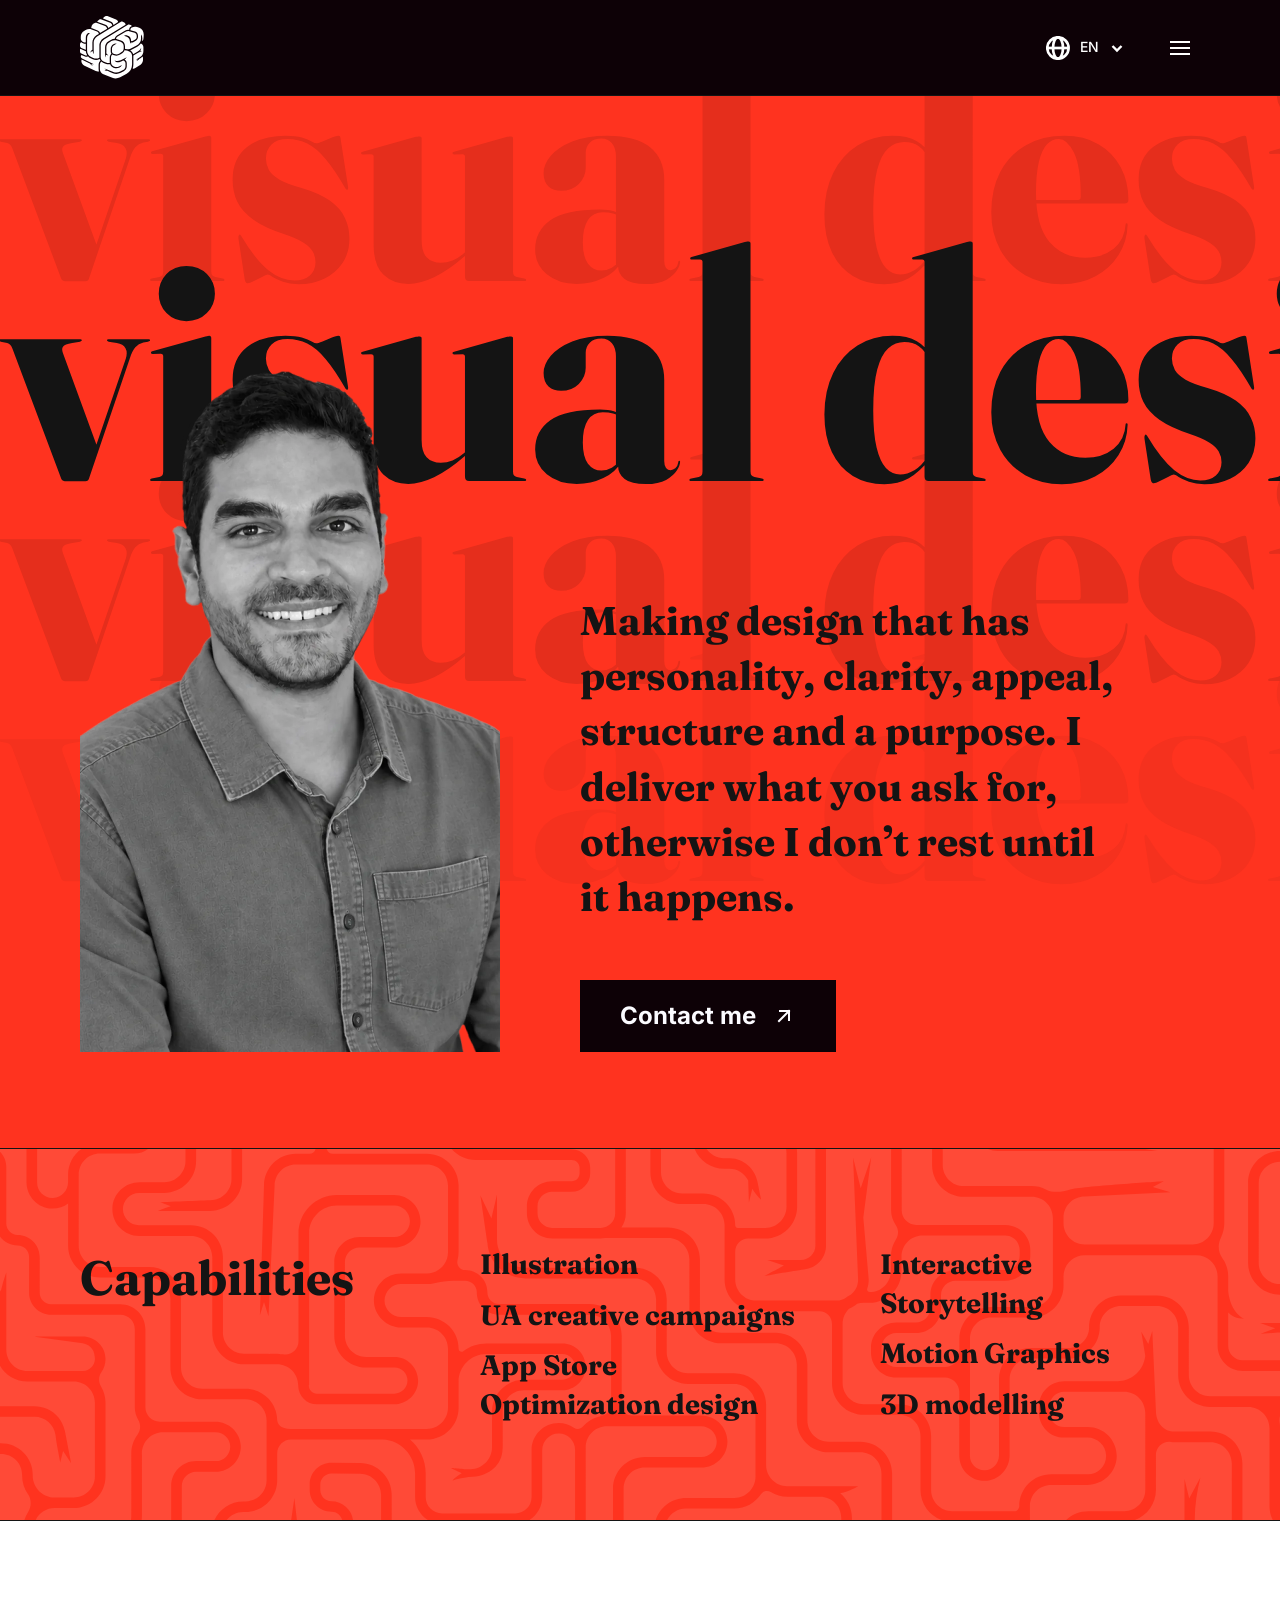
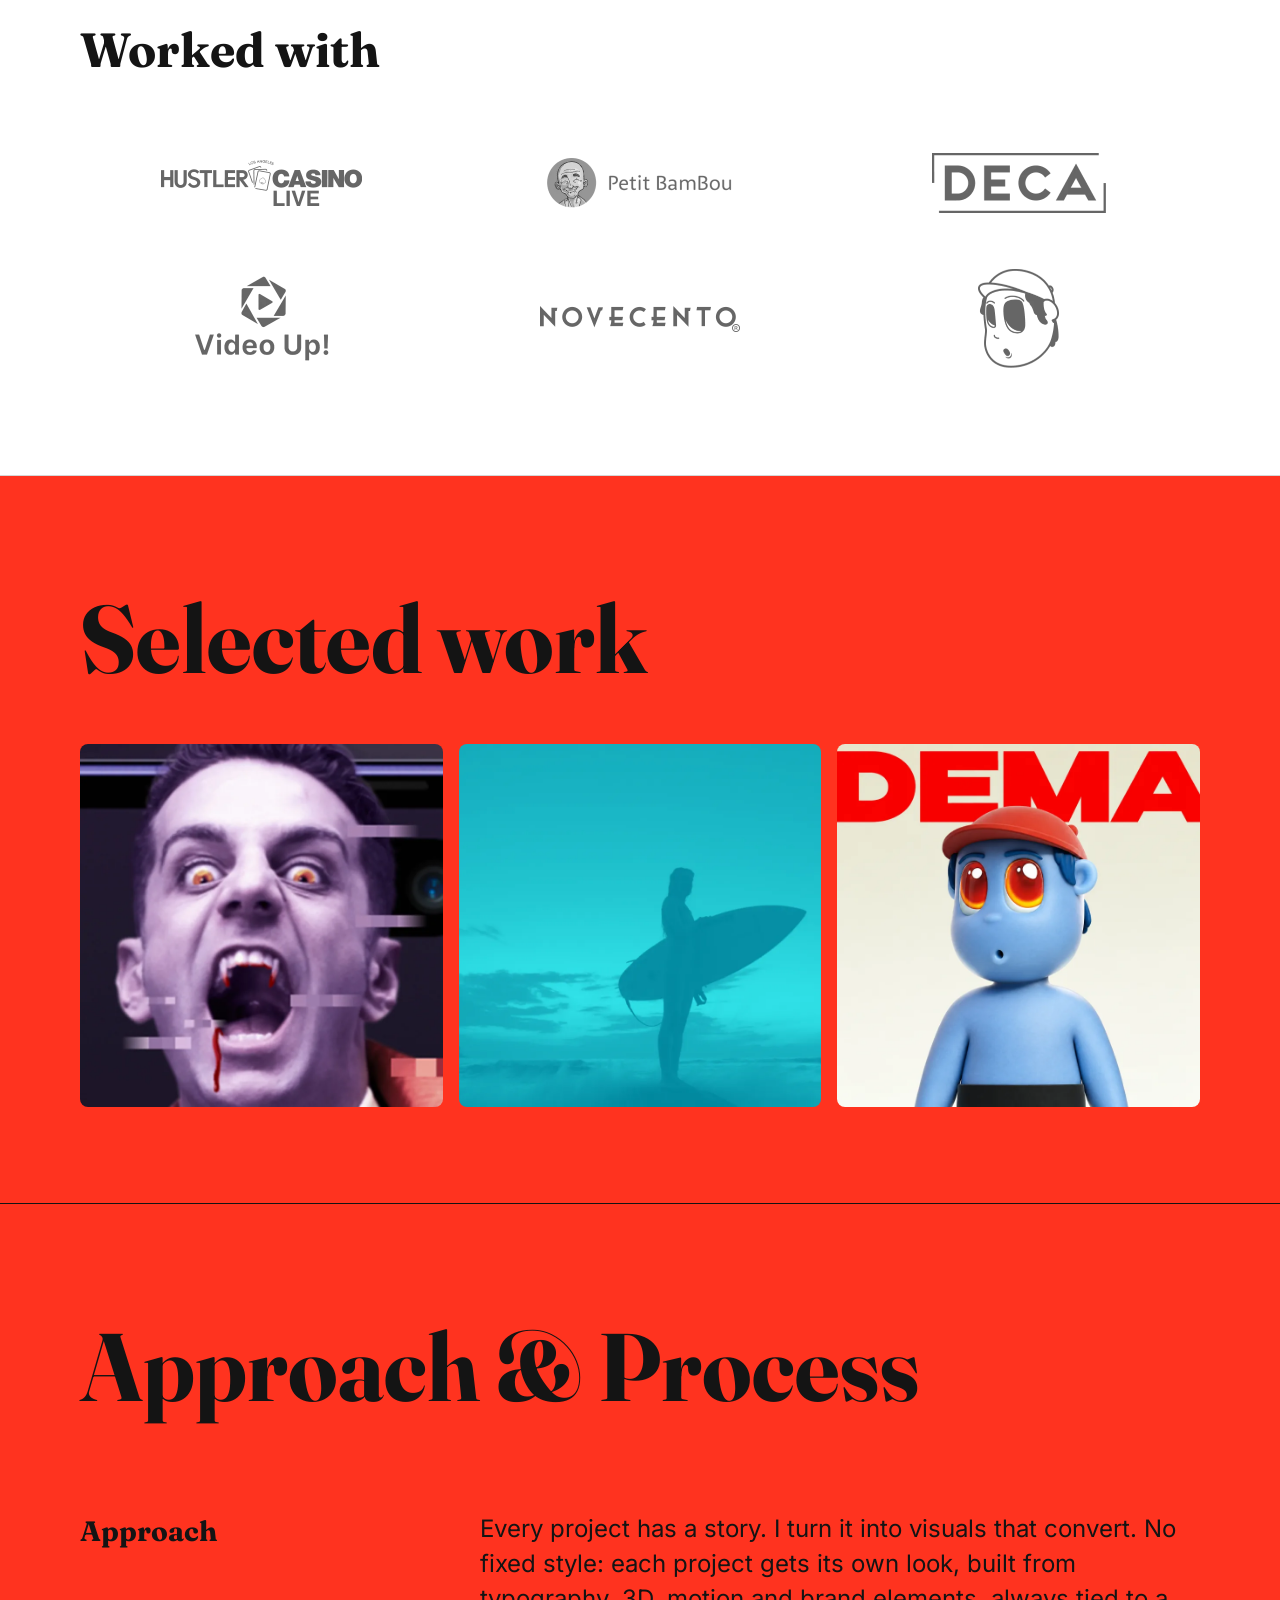
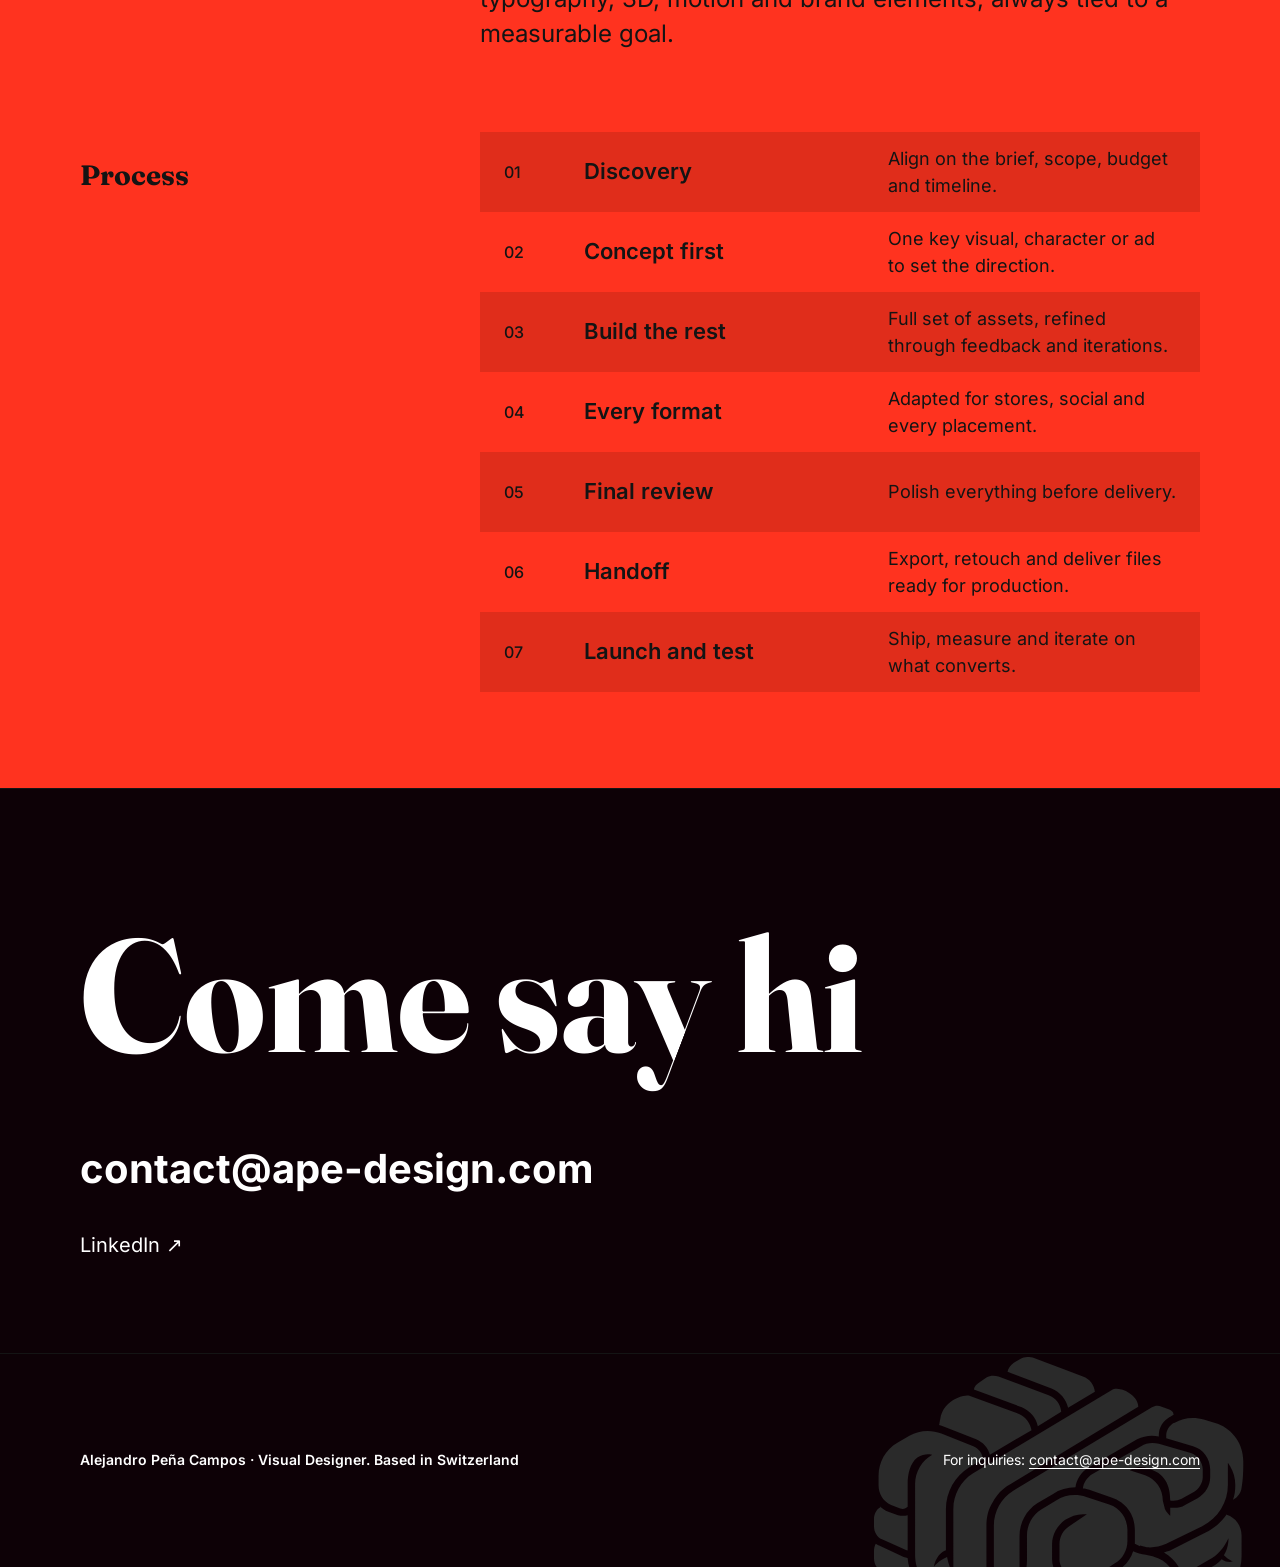
==== commit 1cb1ebb4: "Remove the Dribbble link from the contact section Co-Authored-By: Claude Opus 5.5 <noreply@anthropic" ====
--- a/index.html
+++ b/index.html
@@ -1,11 +1,16 @@
 <!doctype html>
-<html lang="en">
+<html lang="en" translate="no">
 <head>
   <meta charset="utf-8">
   <meta name="viewport" content="width=device-width, initial-scale=1">
+  <meta name="google" content="notranslate">
   <title>Alejandro Peña Campos · Visual Designer in Switzerland</title>
   <meta name="description" content="Visual designer based in Switzerland. ASO and UA creative, illustration, motion graphics and 3D for apps and brands such as Video Up!, Petit BamBou and DeMajo.">
   <link rel="canonical" href="https://ape-design.com/">
+  <link rel="alternate" hreflang="en" href="https://ape-design.com/">
+  <link rel="alternate" hreflang="de" href="https://ape-design.com/de/">
+  <link rel="alternate" hreflang="es" href="https://ape-design.com/es/">
+  <link rel="alternate" hreflang="x-default" href="https://ape-design.com/">
   <meta name="author" content="Alejandro Peña Campos">
   <meta name="theme-color" content="#0d0106">
 
@@ -20,6 +25,8 @@
   <meta property="og:type" content="website">
   <meta property="og:site_name" content="ape-design">
   <meta property="og:locale" content="en_US">
+  <meta property="og:locale:alternate" content="de_CH">
+  <meta property="og:locale:alternate" content="es_ES">
   <meta name="twitter:card" content="summary_large_image">
 
   <!-- Structured data for search engines -->
@@ -32,7 +39,7 @@
         "@id": "https://ape-design.com/#website",
         "url": "https://ape-design.com/",
         "name": "ape-design",
-        "inLanguage": "en",
+        "inLanguage": ["en", "de", "es"],
         "publisher": {
           "@id": "https://ape-design.com/#person"
         }
@@ -109,9 +116,9 @@
             <svg class="icon icon-sm" viewBox="0 0 14 14" aria-hidden="true"><path d="M2.5 5L7 9.5L11.5 5"/></svg>
           </button>
           <ul class="lang-menu text-language" id="lang-menu-header" role="list" hidden>
-            <li><button class="lang-option" type="button" disabled>DE<span class="visually-hidden"> (coming soon)</span></button></li>
-            <li><button class="lang-option" type="button" aria-current="true">EN<span class="visually-hidden"> (current)</span></button></li>
-            <li><button class="lang-option" type="button" disabled>ES<span class="visually-hidden"> (coming soon)</span></button></li>
+            <li><a class="lang-option" href="de/index.html" hreflang="de" lang="de" aria-label="Deutsch">DE</a></li>
+            <li><a class="lang-option" href="index.html" hreflang="en" lang="en" aria-label="English" aria-current="true">EN</a></li>
+            <li><a class="lang-option" href="es/index.html" hreflang="es" lang="es" aria-label="Español">ES</a></li>
           </ul>
         </div>
       <button class="icon-button" type="button" aria-haspopup="dialog" aria-expanded="false" aria-controls="site-menu" data-menu-open>
@@ -145,9 +152,9 @@
             <svg class="icon icon-sm" viewBox="0 0 14 14" aria-hidden="true"><path d="M2.5 5L7 9.5L11.5 5"/></svg>
           </button>
           <ul class="lang-menu text-language" id="lang-menu-overlay" role="list" hidden>
-            <li><button class="lang-option" type="button" disabled>DE<span class="visually-hidden"> (coming soon)</span></button></li>
-            <li><button class="lang-option" type="button" aria-current="true">EN<span class="visually-hidden"> (current)</span></button></li>
-            <li><button class="lang-option" type="button" disabled>ES<span class="visually-hidden"> (coming soon)</span></button></li>
+            <li><a class="lang-option" href="de/index.html" hreflang="de" lang="de" aria-label="Deutsch">DE</a></li>
+            <li><a class="lang-option" href="index.html" hreflang="en" lang="en" aria-label="English" aria-current="true">EN</a></li>
+            <li><a class="lang-option" href="es/index.html" hreflang="es" lang="es" aria-label="Español">ES</a></li>
           </ul>
         </div>
         <button class="icon-button" type="button" data-menu-close>
@@ -328,7 +335,6 @@
       <h2 id="contact-title" class="text-contact" data-reveal>Come say hi</h2>
       <a class="text-email contact-email" href="mailto:contact@ape-design.com" data-reveal>contact@ape-design.com</a>
       <ul class="contact-links text-link" role="list" data-reveal>
-        <li><a href="https://dribbble.com/" target="_blank" rel="noopener">Dribbble ↗</a></li>
         <li><a href="https://www.linkedin.com/in/apenha/" target="_blank" rel="noopener">LinkedIn ↗</a></li>
       </ul>
     </section>
--- a/assets/css/components.css
+++ b/assets/css/components.css
@@ -114,7 +114,7 @@
   background: var(--color-accent);
 }
 
-.lang-option:disabled { cursor: not-allowed; }
+.lang-option:hover { color: var(--neutral-0); }
 
 /* ── Menu overlay ───────────────────────── */
 .site-menu {
@@ -384,7 +384,8 @@
 
 @media (min-width: 80em) {
   .capabilities-content {
-    grid-template-columns: var(--label-column) 1fr 1fr;
+    /* The label column grows when a translated title is longer than 320px. */
+    grid-template-columns: minmax(var(--label-column), max-content) 1fr 1fr;
     column-gap: var(--space-2xl);
   }
 
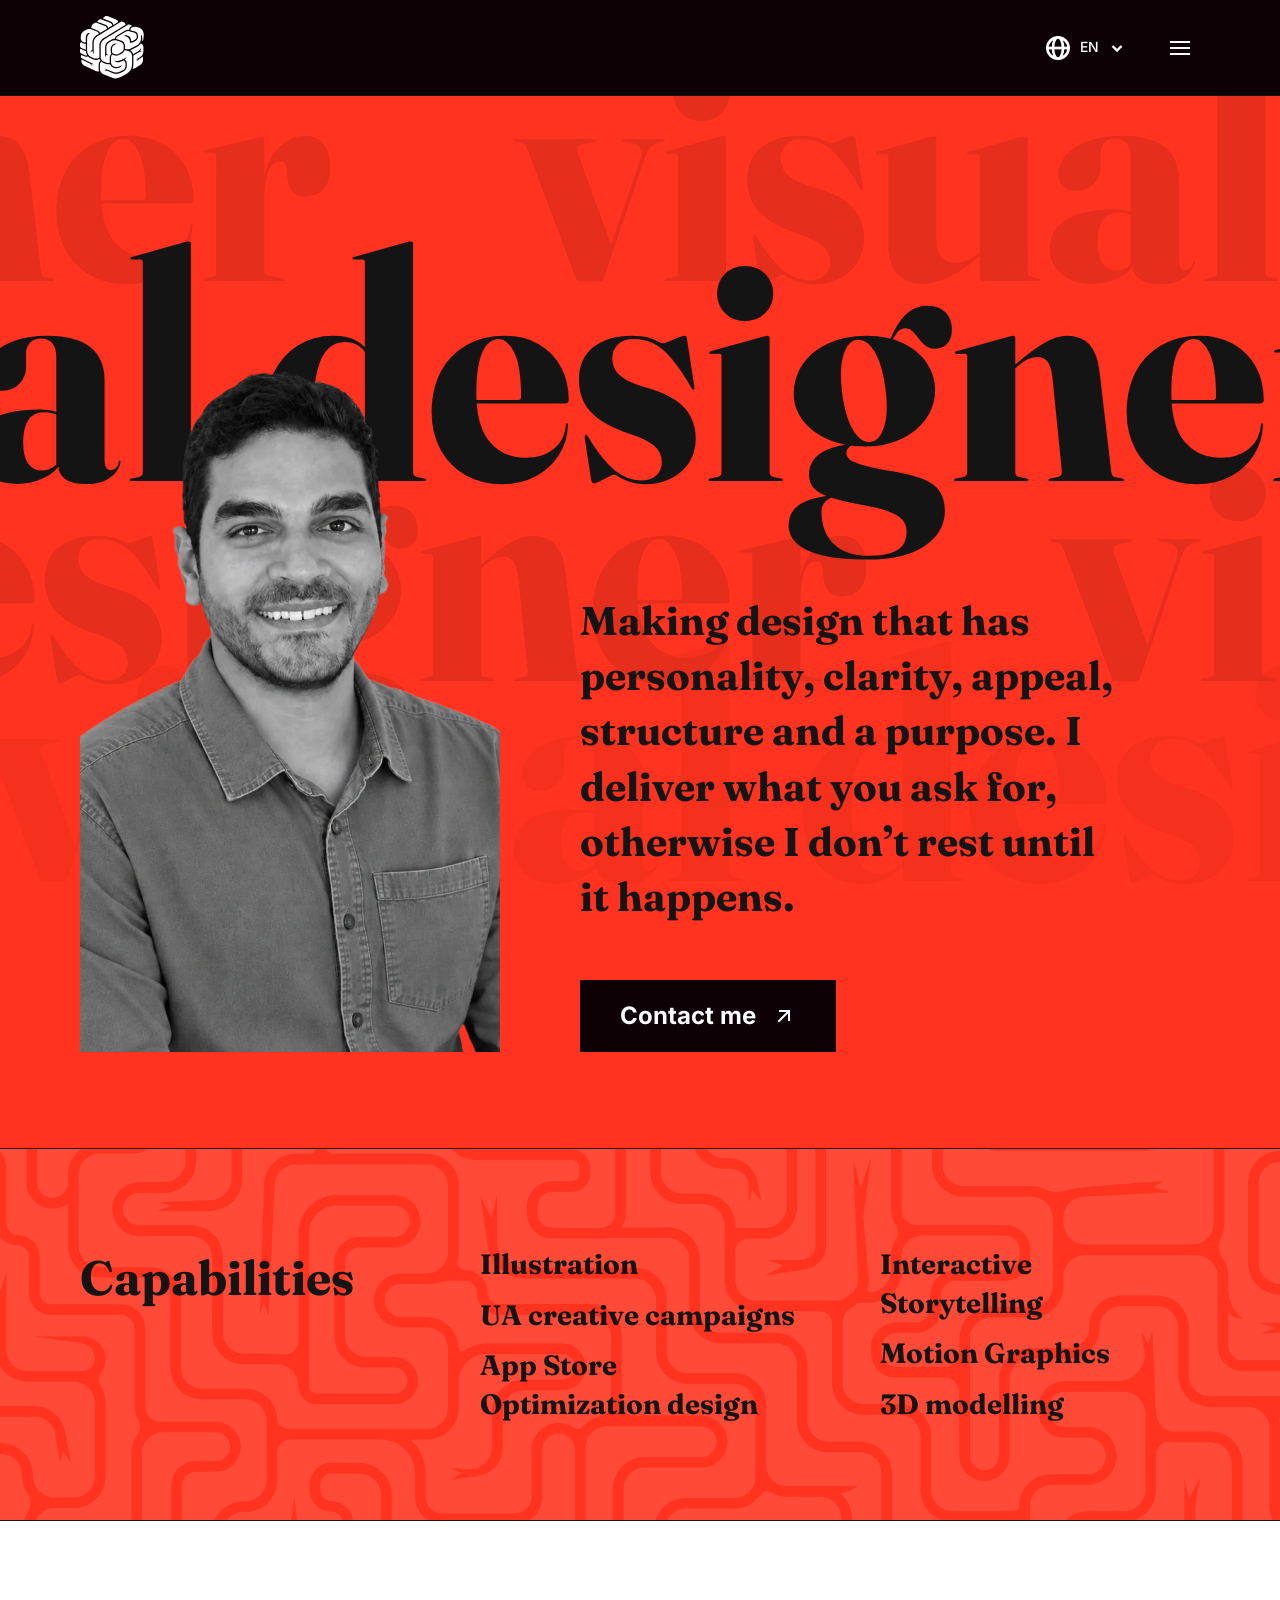
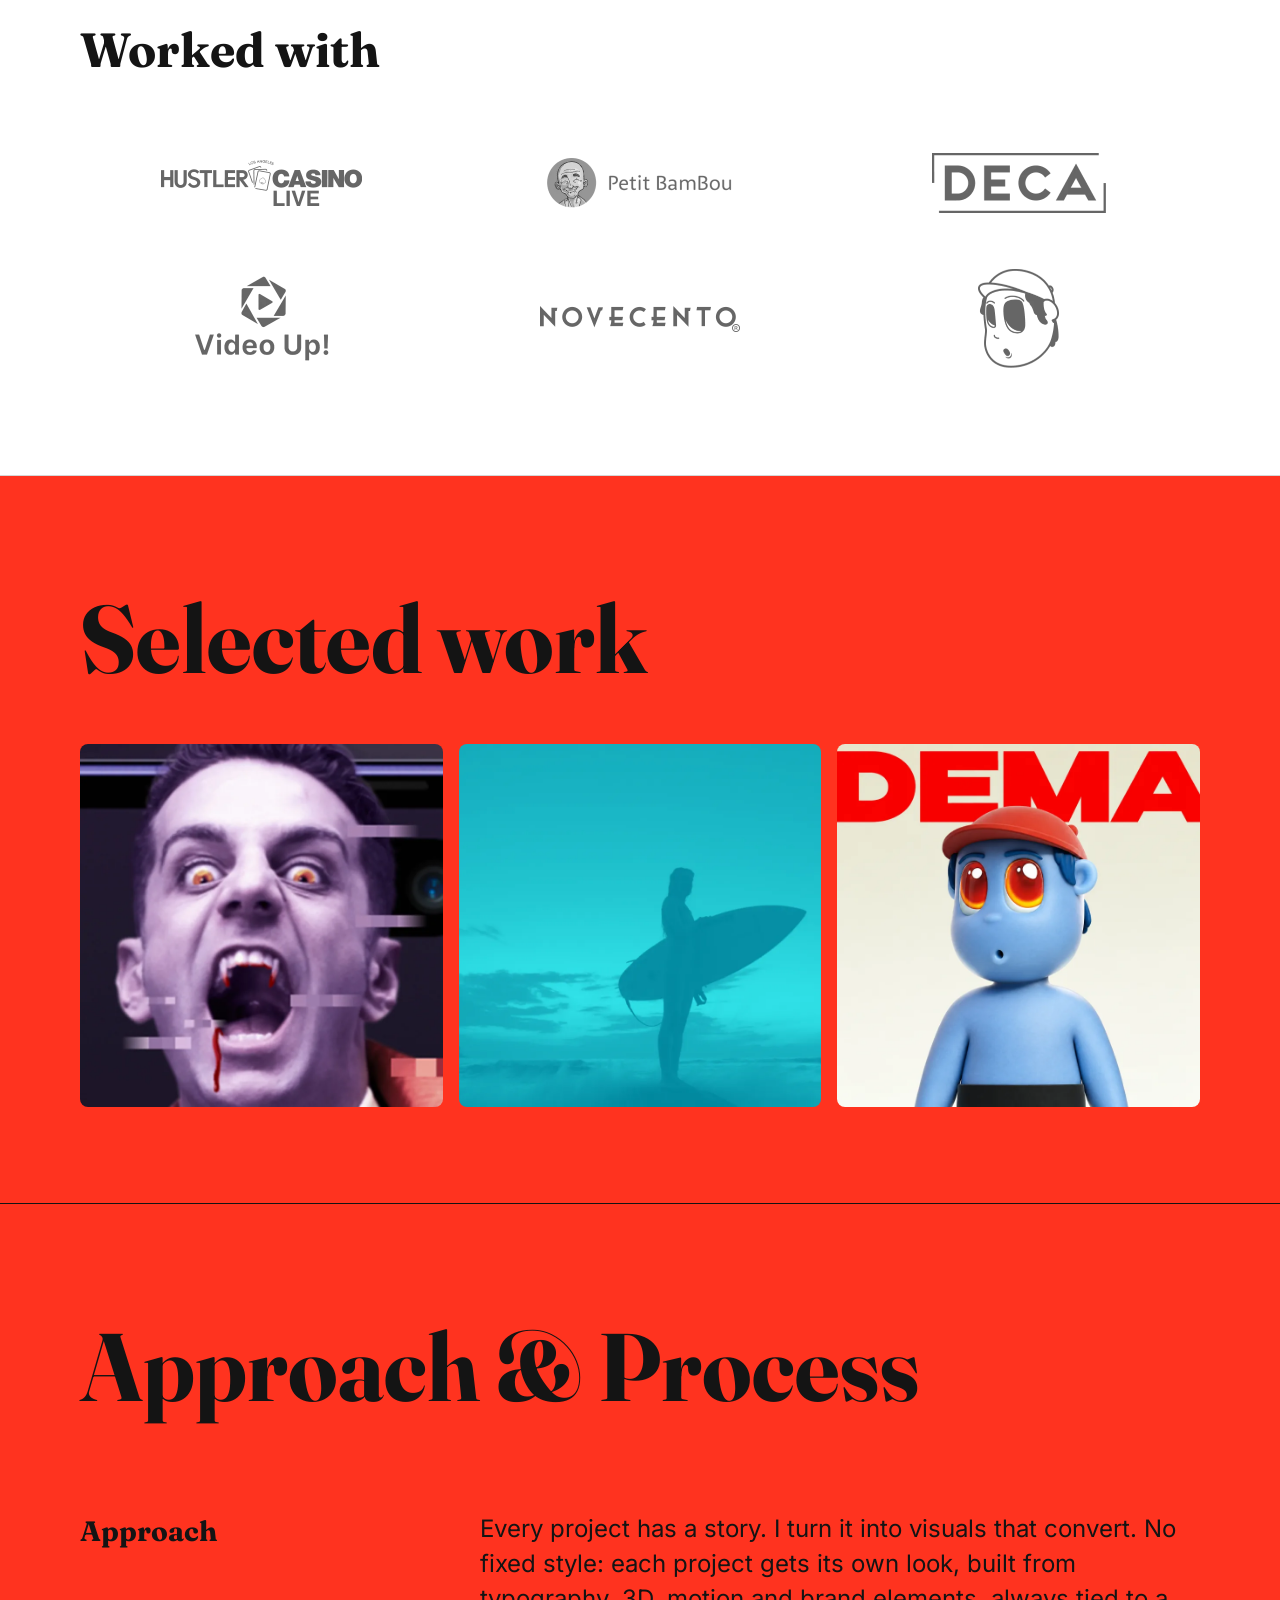
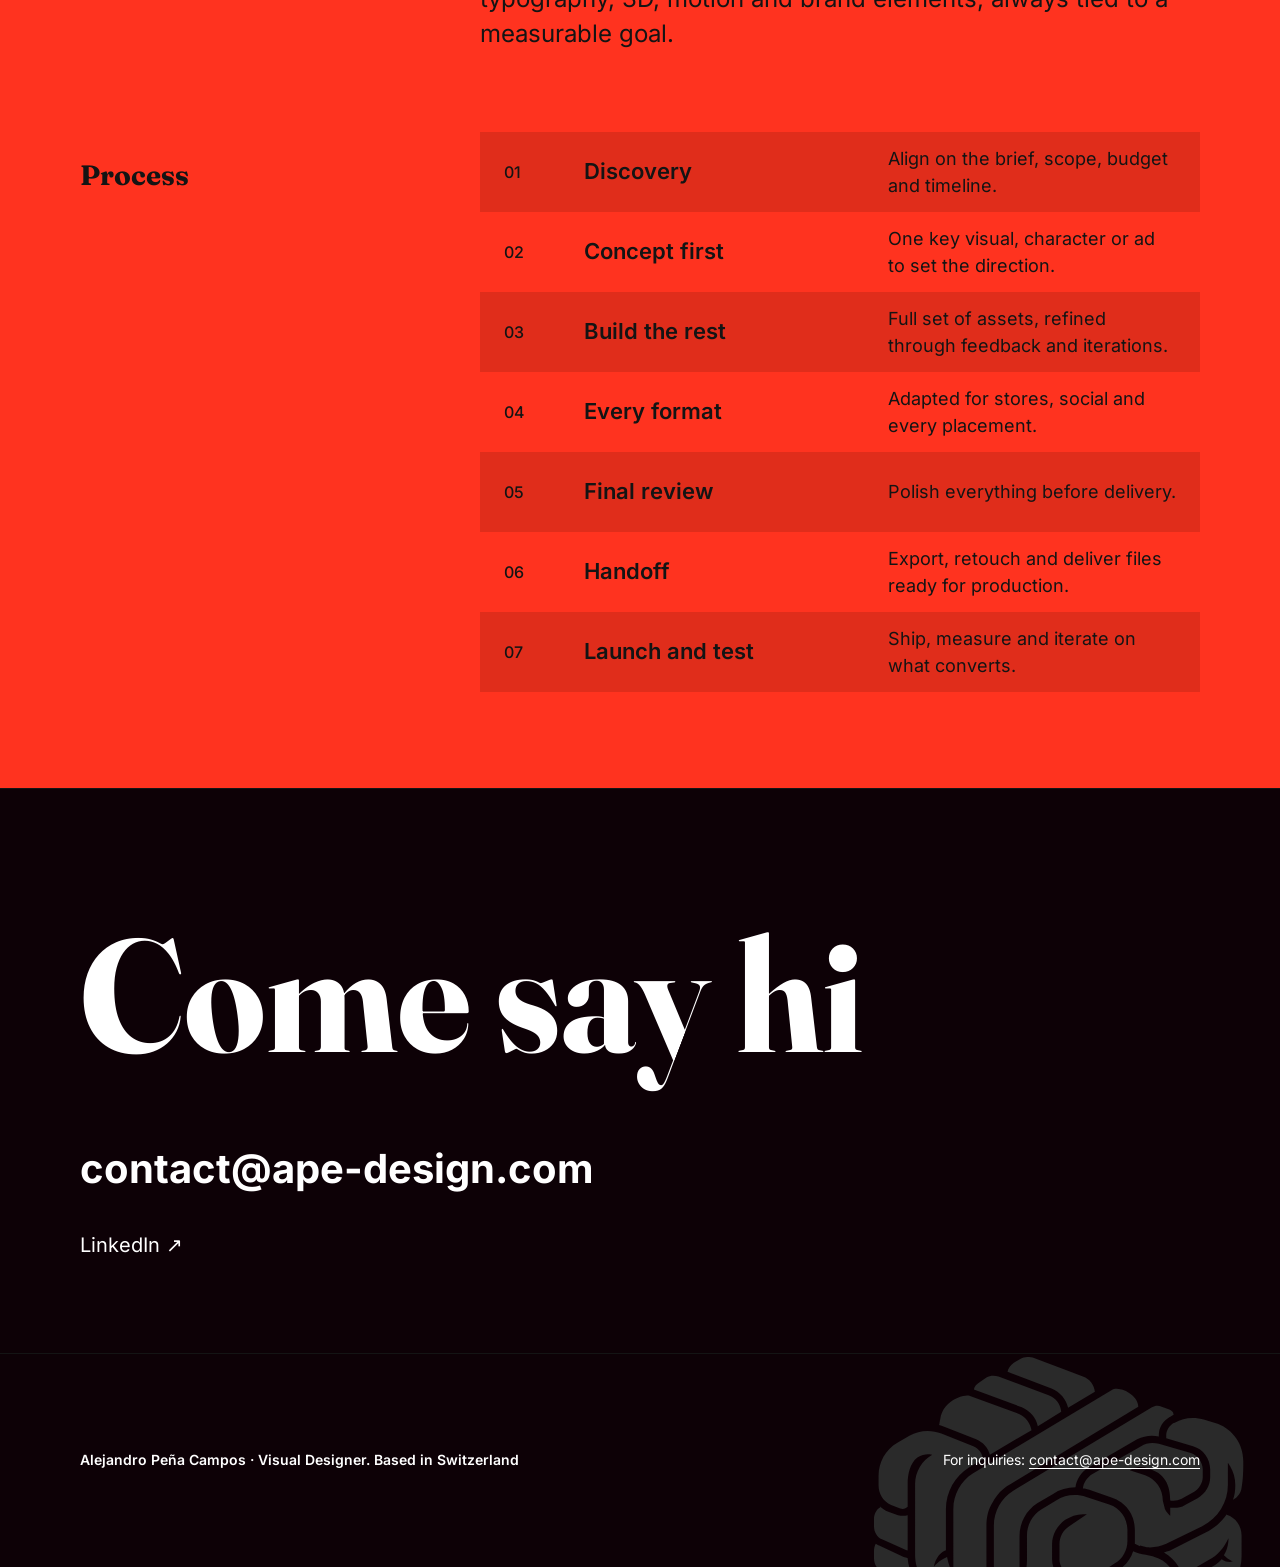
==== commit 39a89274: "Remove Playground from the menu The menu item pointed to a page that does not exist. Removed from ev" ====
--- a/index.html
+++ b/index.html
@@ -166,7 +166,6 @@
         <ul class="text-heading-s" role="list">
           <li><a href="index.html#work">Work</a></li>
           <li><a href="index.html">About</a></li>
-          <li><span class="menu-soon">Playground<span class="visually-hidden"> (coming soon)</span></span></li>
           <li><a href="index.html#contact">Contact</a></li>
         </ul>
       </nav>
--- a/assets/css/tokens.css
+++ b/assets/css/tokens.css
@@ -102,7 +102,7 @@
   --dur-slow: 900ms;
   --ease-out-expo: cubic-bezier(0.16, 1, 0.3, 1);
   --ease-in-out: cubic-bezier(0.65, 0, 0.35, 1);
-  --marquee-loop: 40s;
+  --marquee-speed: 0.6; /* hero rows move 0.6px per 1px of page scroll */
 }
 
 /* Tablet mode (Figma frame 768) */
--- a/assets/css/base.css
+++ b/assets/css/base.css
@@ -3,7 +3,8 @@
 
 html {
   scroll-behavior: smooth;
-  scroll-padding-top: var(--space-l);
+  /* Anchor links land below the pinned header. */
+  scroll-padding-top: var(--header-height);
 }
 
 body {
--- a/assets/css/components.css
+++ b/assets/css/components.css
@@ -21,7 +21,11 @@
 .icon-globe { stroke-width: 2.7; stroke-linecap: butt; }
 
 /* ── Site header ────────────────────────── */
+/* Pinned to the top of the window while the page scrolls. */
 .site-header {
+  position: sticky;
+  top: 0;
+  z-index: 50;
   display: flex;
   align-items: center;
   justify-content: space-between;
@@ -192,11 +196,6 @@
 .site-menu-nav a:hover,
 .site-menu-nav a[aria-current="page"] { color: var(--color-accent); }
 
-.menu-soon {
-  color: var(--neutral-600);
-  cursor: default;
-}
-
 @media (min-width: 48em) {
   .site-menu-inner {
     grid-template-columns: auto 1fr auto;
@@ -302,9 +301,10 @@
 }
 
 /* ── Hero marquees ──────────────────────── */
-/* Four rows of "visual designer" drift behind the intro. Row 02 (ink) runs
-   right to left, the three red rows run left to right. Each track holds four
-   copies, so moving it by 25% equals exactly one word and loops seamlessly. */
+/* Four rows of "visual designer" slide behind the intro as the page scrolls.
+   Row 02 (ink) runs right to left, the three red rows run left to right. Each
+   track holds four copies, so moving it by 25% equals exactly one word and
+   loops seamlessly. */
 .hero-marquees {
   position: absolute;
   inset: 0;
--- a/assets/css/motion.css
+++ b/assets/css/motion.css
@@ -1,7 +1,7 @@
 /* motion.css: CSS only animation and the reduced motion safety net.
    Motion plan (see assets/js/motion.js for the scroll part):
-   1. Hero moment: four "visual designer" rows drift in opposite directions
-      while the portrait and statement rise in on load.
+   1. Hero moment: four "visual designer" rows slide in opposite directions
+      as the visitor scrolls, while the portrait and statement rise in on load.
    2. Supporting: sections and tiles fade up once as they scroll into view.
    3. Micro: tile overlay, button arrow, link colors, menu sheet slide.
    4. Transitions: pages cross fade (View Transitions API).
@@ -12,26 +12,19 @@
    nothing is ever hidden. */
 
 /* ── Hero marquees ──────────────────────── */
-@keyframes marquee-rtl {
-  from { transform: translateX(0); }
-  to   { transform: translateX(-25%); }
+/* The rows move with the page scroll, not on a timer (motion.js sets the
+   transform). Row 02 runs right to left, the three red rows left to right.
+   --marquee-start is where each row sits before any scroll, as a share of
+   one word: this is the Figma composition, also shown without JavaScript. */
+.marquee-track {
+  transform: translateX(calc(-25% + var(--marquee-start, 0) * 25%));
+  will-change: transform;
 }
 
-@keyframes marquee-ltr {
-  from { transform: translateX(-25%); }
-  to   { transform: translateX(0); }
-}
-
-/* Negative delays start each row at its Figma position. */
-.marquee-track {
-  animation: marquee-ltr var(--marquee-loop) linear infinite;
-  animation-delay: var(--marquee-phase, 0s);
-}
-
-.marquee--1 .marquee-track { --marquee-phase: -9.6s; }
-.marquee--2 .marquee-track { --marquee-phase: -10.6s; animation-name: marquee-rtl; }
-.marquee--3 .marquee-track { --marquee-phase: -19.6s; }
-.marquee--4 .marquee-track { --marquee-phase: -39.6s; }
+.marquee--1 .marquee-track { --marquee-start: 0.24; }
+.marquee--2 .marquee-track { --marquee-start: 0.735; --marquee-direction: -1; }
+.marquee--3 .marquee-track { --marquee-start: 0.49; }
+.marquee--4 .marquee-track { --marquee-start: 0.99; }
 
 /* ── Scroll reveals ─────────────────────── */
 .motion-ready [data-reveal] {
@@ -118,10 +111,9 @@
 @keyframes vt-fade-in  { from { opacity: 0; } }
 
 /* ── Reduced motion ─────────────────────── */
-/* Marquees freeze at their Figma composition; reveals become instant. */
+/* Marquees stay at their Figma composition (motion.js skips them);
+   reveals become instant. */
 @media (prefers-reduced-motion: reduce) {
-  .marquee-track { animation-play-state: paused; }
-
   .motion-ready [data-reveal] { translate: none; }
 
   *, *::before, *::after {
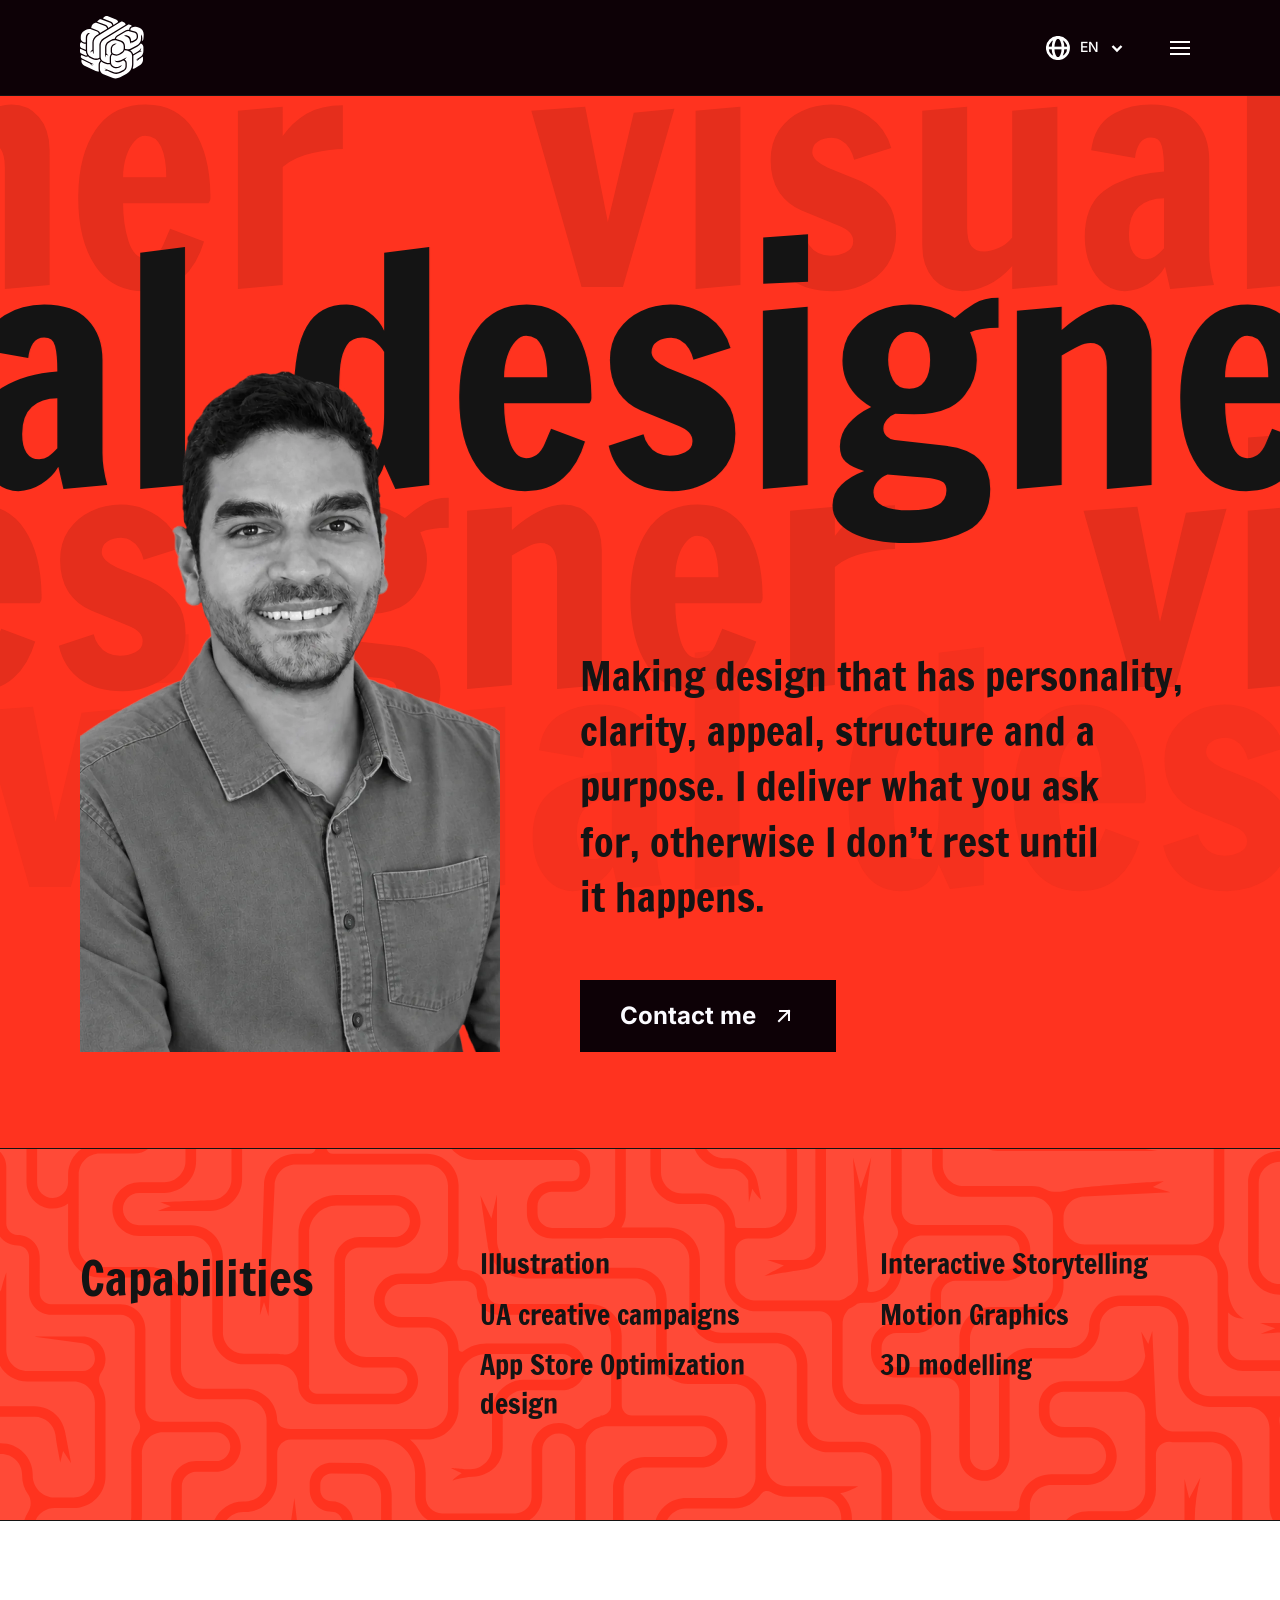
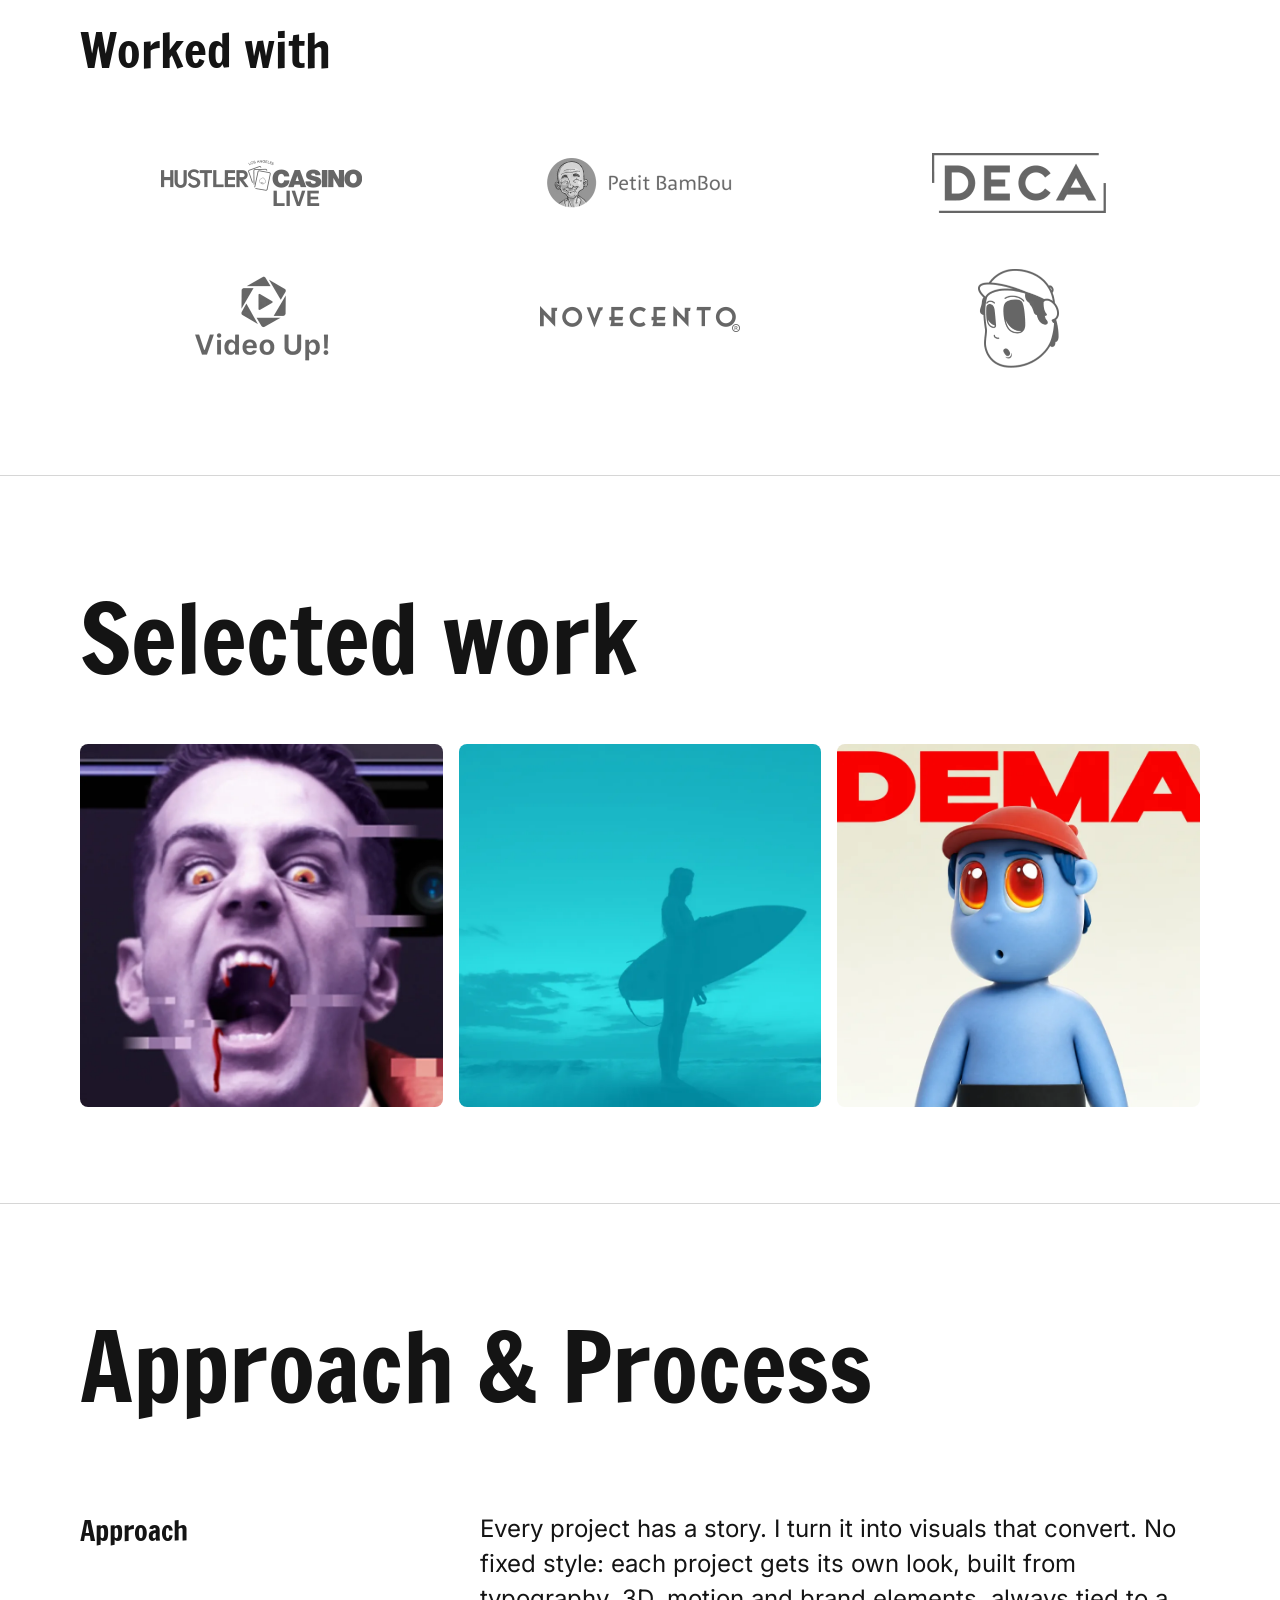
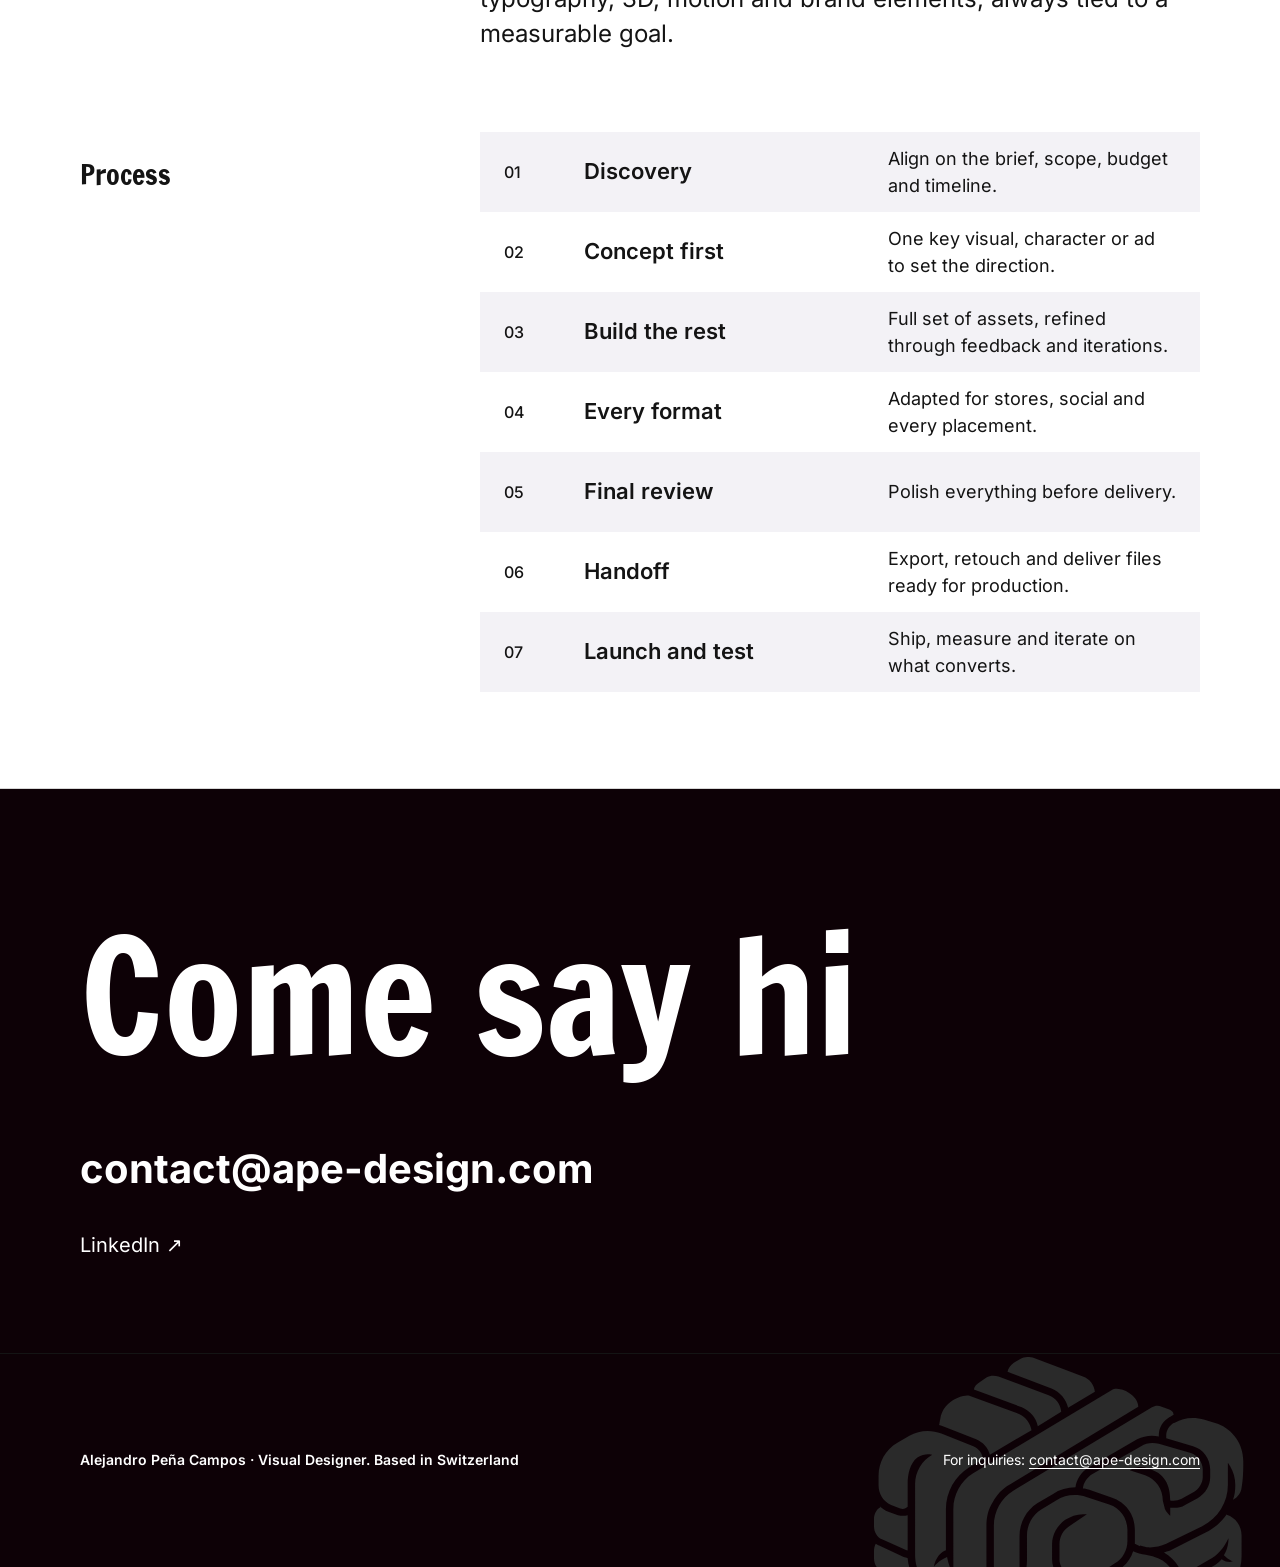
==== commit 7fdca9de: "Francois One display font and white Selected work and Approach sections - Display font is now Franco" ====
--- a/index.html
+++ b/index.html
@@ -83,17 +83,17 @@
   </script>
 
   <link rel="icon" href="assets/img/favicon.svg" type="image/svg+xml">
-  <link rel="preload" href="assets/fonts/fraunces-bold.woff2" as="font" type="font/woff2" crossorigin>
+  <link rel="preload" href="assets/fonts/francois-one-latin-400.woff2" as="font" type="font/woff2" crossorigin>
   <link rel="preload" href="assets/fonts/inter-variable.woff2" as="font" type="font/woff2" crossorigin>
   <link rel="preload" href="assets/img/portrait.webp" as="image" fetchpriority="high">
   <!-- main.css imports the files below; preloading them saves a round trip -->
-  <link rel="preload" href="assets/css/reset.css" as="style">
-  <link rel="preload" href="assets/css/tokens.css" as="style">
-  <link rel="preload" href="assets/css/base.css" as="style">
-  <link rel="preload" href="assets/css/layout.css" as="style">
-  <link rel="preload" href="assets/css/components.css" as="style">
-  <link rel="preload" href="assets/css/motion.css" as="style">
-  <link rel="stylesheet" href="assets/css/main.css">
+  <link rel="preload" href="assets/css/reset.css?v=3" as="style">
+  <link rel="preload" href="assets/css/tokens.css?v=3" as="style">
+  <link rel="preload" href="assets/css/base.css?v=3" as="style">
+  <link rel="preload" href="assets/css/layout.css?v=3" as="style">
+  <link rel="preload" href="assets/css/components.css?v=3" as="style">
+  <link rel="preload" href="assets/css/motion.css?v=3" as="style">
+  <link rel="stylesheet" href="assets/css/main.css?v=3">
 
   <script>document.documentElement.classList.add("js");</script>
   <script defer src="assets/js/ui.js"></script>
--- a/assets/css/tokens.css
+++ b/assets/css/tokens.css
@@ -4,12 +4,12 @@
    times: mobile first here, then overridden at 48em (768px) and 80em (1280px).
    Change a value here and it updates everywhere. */
 
-/* Fonts are self hosted in assets/fonts. To switch the display font to
-   The Henston, add its @font-face below and change --font-display. */
+/* Fonts are self hosted in assets/fonts. The display font is Francois One
+   (Google Fonts, one weight only, so display styles use font-weight 400). */
 @font-face {
-  font-family: "Fraunces";
-  src: url("../fonts/fraunces-bold.woff2") format("woff2");
-  font-weight: 700;
+  font-family: "Francois One";
+  src: url("../fonts/francois-one-latin-400.woff2") format("woff2");
+  font-weight: 400;
   font-style: normal;
   font-display: swap;
 }
@@ -30,6 +30,7 @@
   --brand-scarlet-fire-deep: #e52e1c;
   --brand-scarlet-fire-faint: #f5311e;
   --brand-scarlet-fire-stripe: #e02d1b;
+  --surface-soft: #f3f2f6;      /* process stripes on white */
   --brand-scarlet-fire-glow: #ff4a37;
   --brand-vibrant-coral: #ff695c;
 
@@ -52,7 +53,7 @@
   --color-line: var(--neutral-200);
 
   /* Font families */
-  --font-display: "Fraunces", Georgia, "Times New Roman", serif;
+  --font-display: "Francois One", "Arial Narrow", Impact, sans-serif;
   --font-body: "Inter", system-ui, -apple-system, "Segoe UI", Roboto, sans-serif;
 
   /* Type sizes (Mobile) */
--- a/assets/css/base.css
+++ b/assets/css/base.css
@@ -33,9 +33,8 @@
 .text-statement,
 .text-label {
   font-family: var(--font-display);
-  font-weight: 700;
+  font-weight: 400;
   line-height: var(--leading-display);
-  font-variation-settings: "SOFT" 0, "WONK" 1;
 }
 
 .text-signature { font-size: var(--type-display); }
--- a/assets/css/components.css
+++ b/assets/css/components.css
@@ -130,7 +130,7 @@
   margin: 0;
   padding: 0 max(var(--grid-margin), (100% - var(--grid-content)) / 2) 40px;
   border: 0;
-  background: var(--neutral-900);
+  background: var(--color-surface-inverse); /* same black as the header */
   color: var(--neutral-0);
   overflow-y: auto;
 }
@@ -182,9 +182,11 @@
   padding-top: 72px;
 }
 
+/* Menu links sit on the right hand side. */
 .site-menu-nav ul {
   display: flex;
   flex-direction: column;
+  align-items: flex-end;
   gap: 8px;
   text-transform: uppercase;
 }
@@ -219,6 +221,7 @@
     flex-direction: row;
     flex-wrap: wrap;
     align-items: baseline;
+    justify-content: flex-end;
     gap: 8px 56px;
   }
 }
@@ -313,9 +316,8 @@
   pointer-events: none;
   font-family: var(--font-display);
   font-size: var(--type-display);
-  font-weight: 700;
+  font-weight: 400;
   line-height: var(--leading-display);
-  font-variation-settings: "SOFT" 0, "WONK" 1;
 }
 
 .marquee {
@@ -427,7 +429,8 @@
 
 /* ── Selected work ──────────────────────── */
 .work {
-  border-bottom: 1px solid var(--neutral-900);
+  background: var(--neutral-0);
+  border-bottom: 1px solid var(--color-line);
   color: var(--neutral-900);
 }
 
@@ -472,7 +475,8 @@
 /* ── Approach & Process ─────────────────── */
 .approach {
   --stack-gap: var(--space-2xl);
-  border-bottom: 1px solid var(--neutral-900);
+  background: var(--neutral-0);
+  border-bottom: 1px solid var(--color-line);
   color: var(--neutral-900);
 }
 
@@ -492,7 +496,7 @@
   padding: 16px;
 }
 
-.process-step:nth-child(odd) { background: var(--brand-scarlet-fire-stripe); }
+.process-step:nth-child(odd) { background: var(--surface-soft); }
 
 @media (min-width: 48em) {
   .process-step {
--- a/assets/css/main.css
+++ b/assets/css/main.css
@@ -1,9 +1,9 @@
 /* main.css: entry point. Edit the files below, not this one. */
 @layer reset, tokens, base, layout, components, utilities, motion;
 
-@import url("reset.css") layer(reset);
-@import url("tokens.css") layer(tokens);
-@import url("base.css") layer(base);
-@import url("layout.css") layer(layout);
-@import url("components.css") layer(components);
-@import url("motion.css") layer(motion);
+@import url("reset.css?v=3") layer(reset);
+@import url("tokens.css?v=3") layer(tokens);
+@import url("base.css?v=3") layer(base);
+@import url("layout.css?v=3") layer(layout);
+@import url("components.css?v=3") layer(components);
+@import url("motion.css?v=3") layer(motion);
